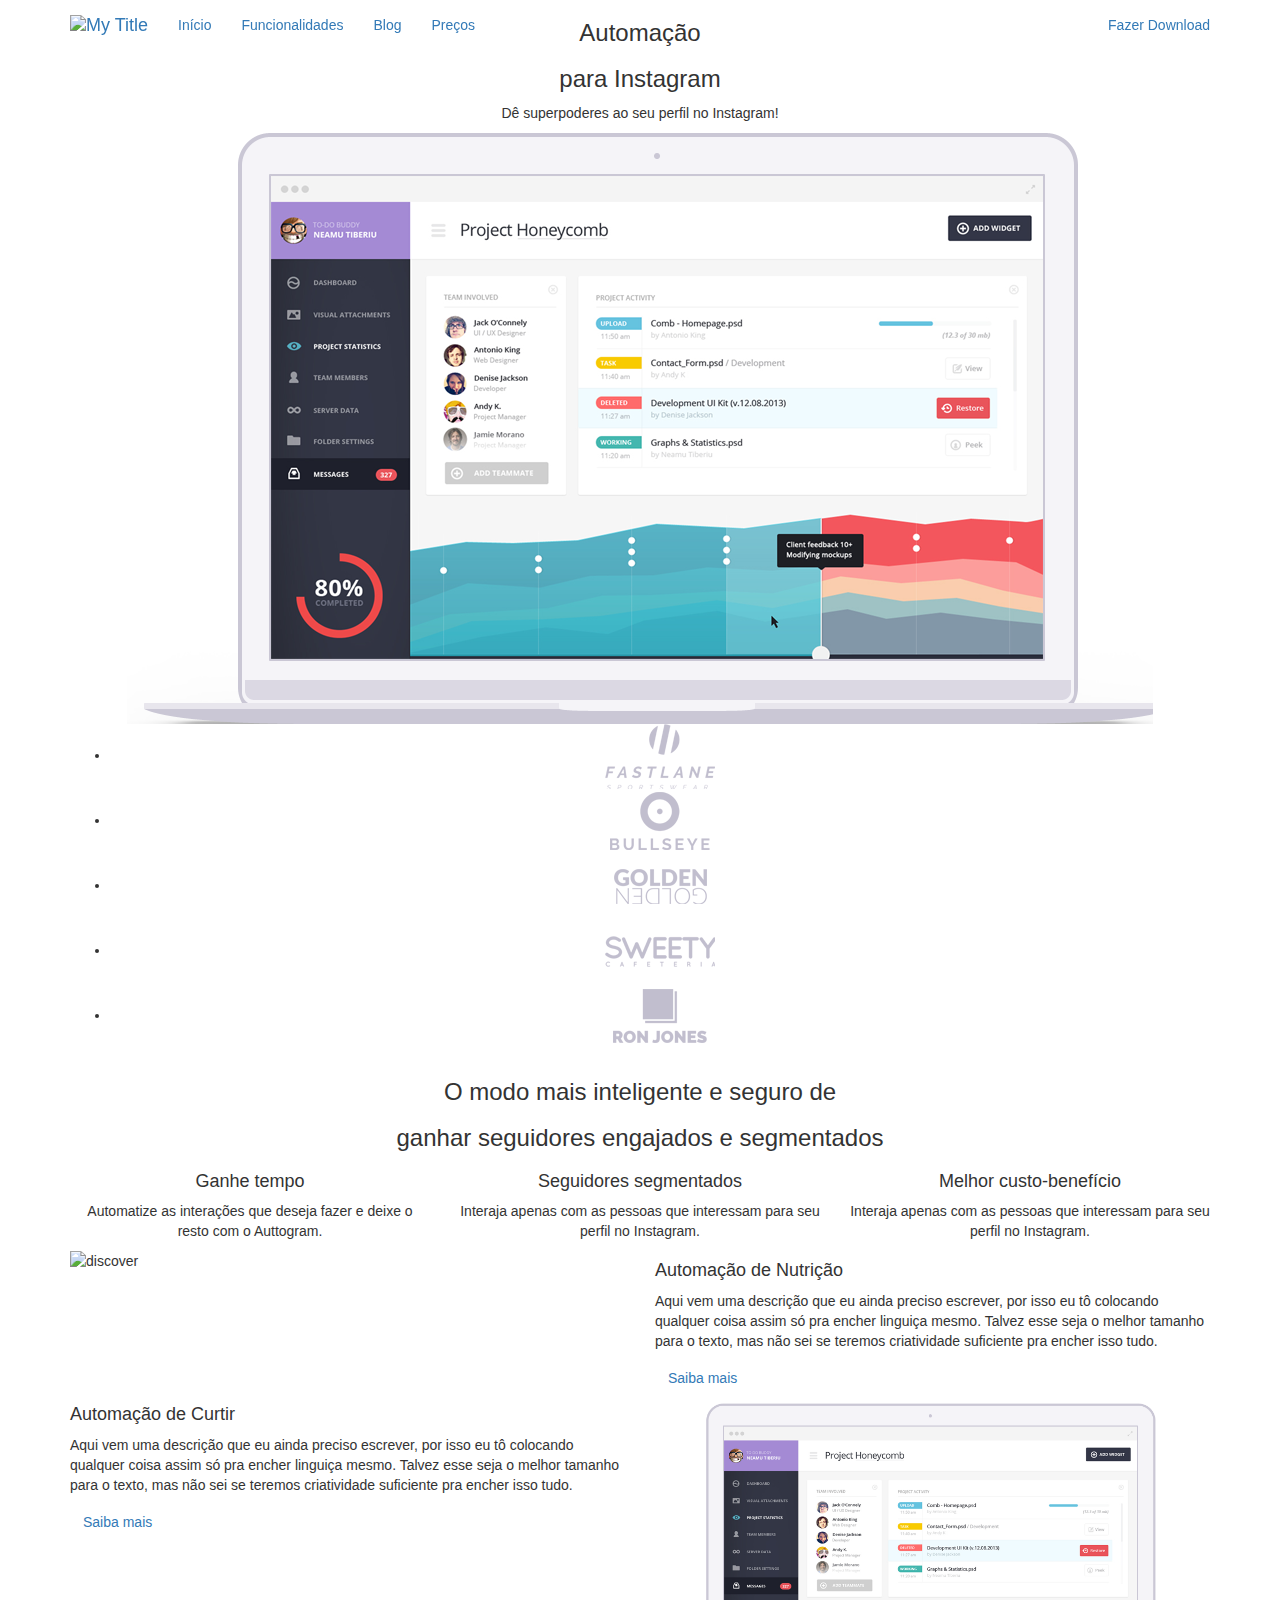
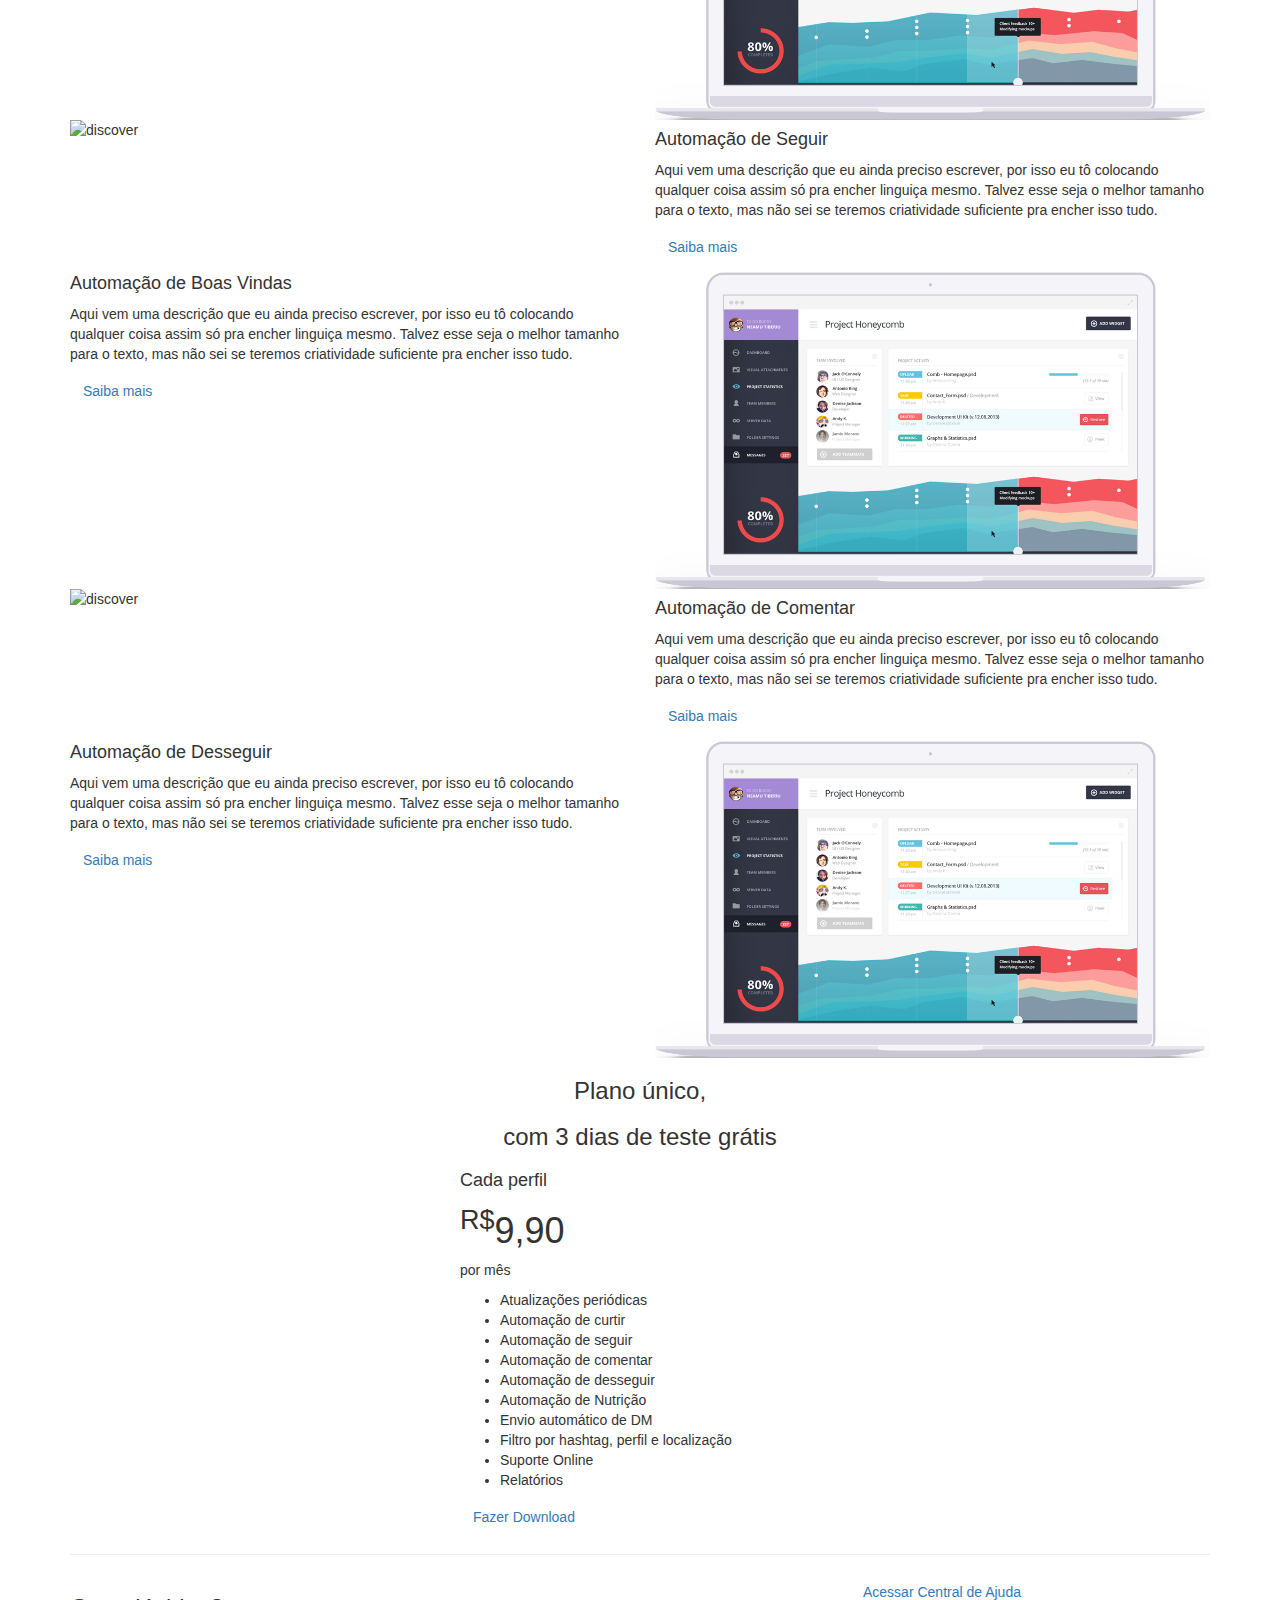
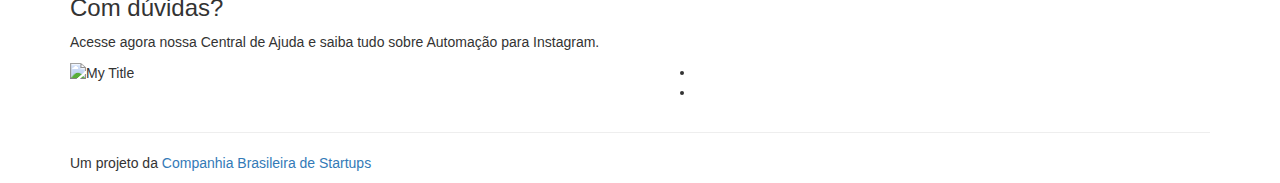
==== public/en/index.html @ bc4bcc74 "Config do Netlify" ====
<!DOCTYPE html>
<html lang="pt">

  <head>
	<meta name="generator" content="Hugo 0.41" />

      <title>My Title | Automação para Instagram</title>

      <meta charset="utf-8">
      <meta name="viewport" content="width=device-width, initial-scale=1">

      <link rel="stylesheet" href="https://stackpath.bootstrapcdn.com/bootstrap/3.3.7/css/bootstrap.min.css">
      <link href="/css/style.css" rel="stylesheet">
      <link href="/css/responsive.css" rel="stylesheet">
      <link href="https://fonts.googleapis.com/css?family=Poppins:400,500,600,700,800" rel="stylesheet">

      <link rel="stylesheet" href="https://use.fontawesome.com/releases/v5.0.13/css/all.css" integrity="sha384-DNOHZ68U8hZfKXOrtjWvjxusGo9WQnrNx2sqG0tfsghAvtVlRW3tvkXWZh58N9jp" crossorigin="anonymous">
   </head>

   <body>
      <header class="navigation  main-navigation">
         <nav class="navbar navbar-custom navbar-fixed-top">
            <div class="container text-center">
               <div class="navbar-header">
                  <button type="button" class="navbar-toggle" data-toggle="collapse" data-target="#myNavbar">
                  <span class="icon-bar"></span>
                  <span class="icon-bar"></span>
                  <span class="icon-bar"></span>
                  </button>
                  <a class="navbar-brand" href="#"><img src="/image/logo-footer.png" alt="My Title"></a>
               </div>
               <div class="collapse navbar-collapse" id="myNavbar">
                  <ul class="nav navbar-nav menu-left">
                     <li><a href="#">Início</a></li>
                     <li><a href="#">Funcionalidades</a></li>
                     <li><a href="#">Blog</a></li>
                     <li><a href="#">Preços</a></li>
                  </ul>
                  <ul class="nav navbar-nav navbar-right button-right">
                     <li><a href="#">Fazer Download</a></li>
                  </ul>
               </div>
            </div>
         </nav>
      </header>

      

      <section class="desktop">
         <div class="container">
            <div class="row">
               <div class="col-md-12 text-center">
                  <div class="heading text-center soft-heading">
                     <h3>Automação</h3>
                     <h3>para Instagram</h3>
                     <p>Dê superpoderes ao seu perfil no Instagram!</p>
                  </div>
               </div>
            </div>
         </div>
      </section>
      <div class="desktop-mobile-app">
         <div class="container">
            <div class="row">
               <div class="col-md-12 text-center">
                  <img src="image/software-desktop.png" class="img-resposive" alt="desktop">
                  <div class="desk-trust">
                     <ul>
                        <li><img src="image/fastlane.png" alt="fastlane"></li>
                        <li><img src="image/bullseye.png" alt="bullseye"></li>
                        <li><img src="image/golden.png" alt="golden"></li>
                        <li><img src="image/sweety.png" alt="sweety"></li>
                        <li><img src="image/rj.png" alt="rj"></li>
                     </ul>
                  </div>
               </div>
            </div>
         </div>
      </div>
      <section class="text-box-image">
         <div class="container">
            <div class="row">
               <div class="col-md-12">
                  <div class="heading text-center">
                     <h3>O modo mais inteligente e seguro de</h3>
                     <h3>ganhar seguidores engajados e segmentados</h3>
                  </div>
               </div>
               <div class="col-md-4 col-sm-4">
                  <div class="feature-text text-center">
                     <i class="far fa-clock"></i>
                     <h4>Ganhe tempo</h4>
                     <p>Automatize as interações que deseja fazer e deixe o resto com o Auttogram.</p>
                  </div>
               </div>
               <div class="col-md-4 col-sm-4">
                  <div class="feature-text text-center">
                     <i class="fas fa-user-check"></i>
                     <h4>Seguidores segmentados</h4>
                     <p>Interaja apenas com as pessoas que interessam para seu perfil no Instagram.</p>
                  </div>
               </div>
               <div class="col-md-4 col-sm-4">
                  <div class="feature-text text-center">
                     <i class="fas fa-dollar-sign"></i>
                     <h4>Melhor custo-benefício</h4>
                     <p>Interaja apenas com as pessoas que interessam para seu perfil no Instagram.</p>
                  </div>
               </div>
            </div>
         </div>
      </section>

      <section class="discover">
         <div class="container">
            <div class="row">
               <div class="col-md-6">
                <img src="/image/discover.png" class="img-responsive" alt="discover">
               </div>
               <div class="col-md-6">
                  <div class="right-text left-text">
                     <h4><i class="fas fa-magic"></i>Automação de Nutrição</h4>
                     <p>Aqui vem uma descrição que eu ainda preciso escrever, por isso eu tô colocando qualquer coisa assim só pra encher linguiça mesmo. Talvez esse seja o melhor tamanho para o texto, mas não sei se teremos criatividade suficiente pra encher isso tudo.</p>
                     <a href="#"  class="btn button3">Saiba mais</a>
                  </div>
               </div>
            </div>
         </div>
      </section>

      <section class="discover">
         <div class="container">
            <div class="row">
               <div class="col-md-6">
                  <div class="right-text">
                     <h4><i class="far fa-thumbs-up"></i> Automação de Curtir</h4>
                     <p>Aqui vem uma descrição que eu ainda preciso escrever, por isso eu tô colocando qualquer coisa assim só pra encher linguiça mesmo. Talvez esse seja o melhor tamanho para o texto, mas não sei se teremos criatividade suficiente pra encher isso tudo.</p>
                     <a href="#" class="btn button3">Saiba mais</a>
                  </div>
               </div>
               <div class="col-md-6">
                <img src="image/control.png" class="img-responsive" alt="image">
               </div>
            </div>
         </div>
      </section>

      <section class="discover">
         <div class="container">
            <div class="row">
               <div class="col-md-6">
                <img src="/image/discover.png" class="img-responsive" alt="discover">
               </div>
               <div class="col-md-6">
                  <div class="right-text left-text">
                     <h4><i class="fas fa-user-plus"></i> Automação de Seguir</h4>
                     <p>Aqui vem uma descrição que eu ainda preciso escrever, por isso eu tô colocando qualquer coisa assim só pra encher linguiça mesmo. Talvez esse seja o melhor tamanho para o texto, mas não sei se teremos criatividade suficiente pra encher isso tudo.</p>
                     <a href="#"  class="btn button3">Saiba mais</a>
                  </div>
               </div>
            </div>
         </div>
      </section>

      <section class="discover">
         <div class="container">
            <div class="row">
               <div class="col-md-6">
                  <div class="right-text">
                     <h4><i class="far fa-handshake"></i> Automação de Boas Vindas</h4>
                     <p>Aqui vem uma descrição que eu ainda preciso escrever, por isso eu tô colocando qualquer coisa assim só pra encher linguiça mesmo. Talvez esse seja o melhor tamanho para o texto, mas não sei se teremos criatividade suficiente pra encher isso tudo.</p>
                     <a href="#" class="btn button3">Saiba mais</a>
                  </div>
               </div>
               <div class="col-md-6">
                <img src="image/control.png" class="img-responsive" alt="image">
               </div>
            </div>
         </div>
      </section>

      <section class="discover">
         <div class="container">
            <div class="row">
               <div class="col-md-6">
                <img src="/image/discover.png" class="img-responsive" alt="discover">
               </div>
               <div class="col-md-6">
                  <div class="right-text left-text">
                     <h4><i class="far fa-comments"></i> Automação de Comentar</h4>
                     <p>Aqui vem uma descrição que eu ainda preciso escrever, por isso eu tô colocando qualquer coisa assim só pra encher linguiça mesmo. Talvez esse seja o melhor tamanho para o texto, mas não sei se teremos criatividade suficiente pra encher isso tudo.</p>
                     <a href="#"  class="btn button3">Saiba mais</a>
                  </div>
               </div>
            </div>
         </div>
      </section>

      <section class="discover">
         <div class="container">
            <div class="row">
               <div class="col-md-6">
                  <div class="right-text">
                     <h4><i class="fas fa-user-minus"></i> Automação de Desseguir</h4>
                     <p>Aqui vem uma descrição que eu ainda preciso escrever, por isso eu tô colocando qualquer coisa assim só pra encher linguiça mesmo. Talvez esse seja o melhor tamanho para o texto, mas não sei se teremos criatividade suficiente pra encher isso tudo.</p>
                     <a href="#" class="btn button3">Saiba mais</a>
                  </div>
               </div>
               <div class="col-md-6">
                <img src="image/control.png" class="img-responsive" alt="image">
               </div>
            </div>
         </div>
      </section>

      <section class="pricing">
         <div class="container">
            <div class="row">
               <div class="col-md-12">
                  <div class="heading text-center">
                     <h3>Plano único,</h3>
                     <h3>com 3 dias de teste grátis</h3>
                  </div>
               </div>
               <div class="col-md-4"></div>
               <div class="col-md-4">
                  <div class="pricing-table">
                     <div class="pricing-option">
                        <h4>Cada perfil</h4>
                        <h1><sup>R$</sup>9,90</h1>
                        <p>por mês</p>

                           <div class="hr"></div>

                        <ul>
                           <li>Atualizações periódicas</li>
                           <li>Automação de curtir</li>
                           <li>Automação de seguir</li>
                           <li>Automação de comentar</li>
                           <li>Automação de desseguir</li>
                           <li>Automação de Nutrição</li>
                           <li>Envio automático de DM</li>
                           <li>Filtro por hashtag, perfil e localização</li>
                           <li>Suporte Online</li>
                           <li>Relatórios</li>

                        </ul>
                        <div class="price">
                           <a href="#" class="btn button">Fazer Download</a>
                        </div>
                     </div>
                  </div>
               </div>
               <div class="col-md-4"></div>
               <div class="clear-fix"></div>
               <div class="col-md-12">
                  <hr class="hreing">
               </div>
               <div class="clear-fix"></div>
               <div class="col-md-8">
                  <div class="left-text-desktop">
                     <h3>Com dúvidas?</h3>
                     <p>Acesse agora nossa Central de Ajuda e saiba tudo sobre Automação para Instagram.</p>
                  </div>
               </div>
               <div class="col-md-4">
                  <div class="getbutton">
                     <a href="#" class="btn button">Acessar Central de Ajuda</a>
                  </div>
               </div>
            </div>
         </div>
      </section>



      <footer class="footer-bottom">
         <div class="container">
            <div class="row">
               <div class="col-md-6 col-sm-6">
                  <div  class="footer-logo-text">
                     <img src="/image/logo_footer.png" alt="My Title">
                  </div>
               </div>
               <div class="col-md-6 col-sm-6">
                  <div class="main-3-section text-right">
                     <ul>
                        <li class="facebook-icon"><a href="https://fb.com/auttogram"><i class="fab fa-facebook" aria-hidden="true"></i></a></li>
                        <li class="instagram-icon"><a href="https://instagram.com/auttogram"><i class="fab fa-instagram" aria-hidden="true"></i></a></li>
                     </ul>
                  </div>
               </div>
               <div class="clear-fix"></div>
               <div class="col-md-12 col-sm-12">
                  <hr class="hraing1">
                  <div class="footer-bottom1">
                     <p>Um projeto da <a href="http://cbstartups.com.br"> Companhia Brasileira de Startups</a></p>
                  </div>
               </div>
            </div>
         </div>
      </footer>

      
      <script src="https://code.jquery.com/jquery-2.2.4.min.js"></script>
       
      <script src="https://stackpath.bootstrapcdn.com/bootstrap/3.3.7/js/bootstrap.min.js"></script>
       
      <script src="/js/slick.js"></script>
       
      <script src="/js/custom.js"></script>

   </body>

</html>
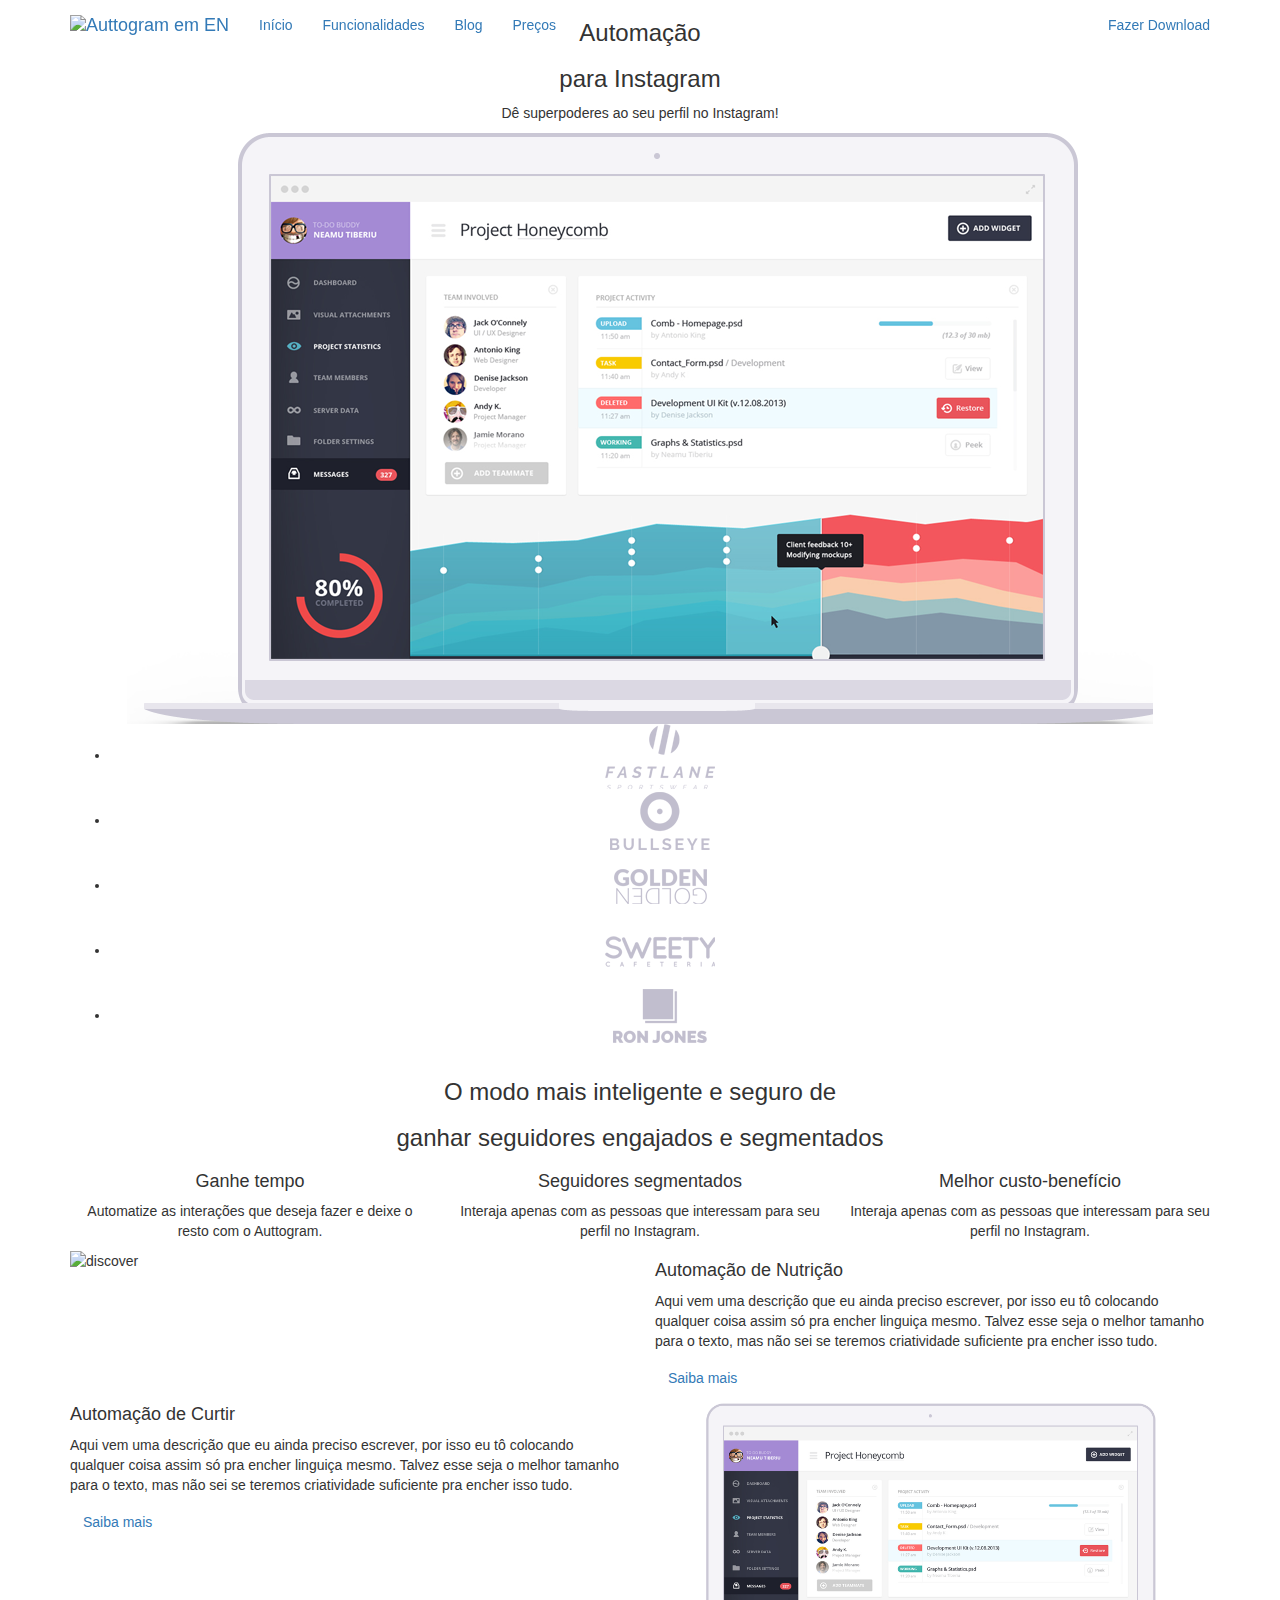
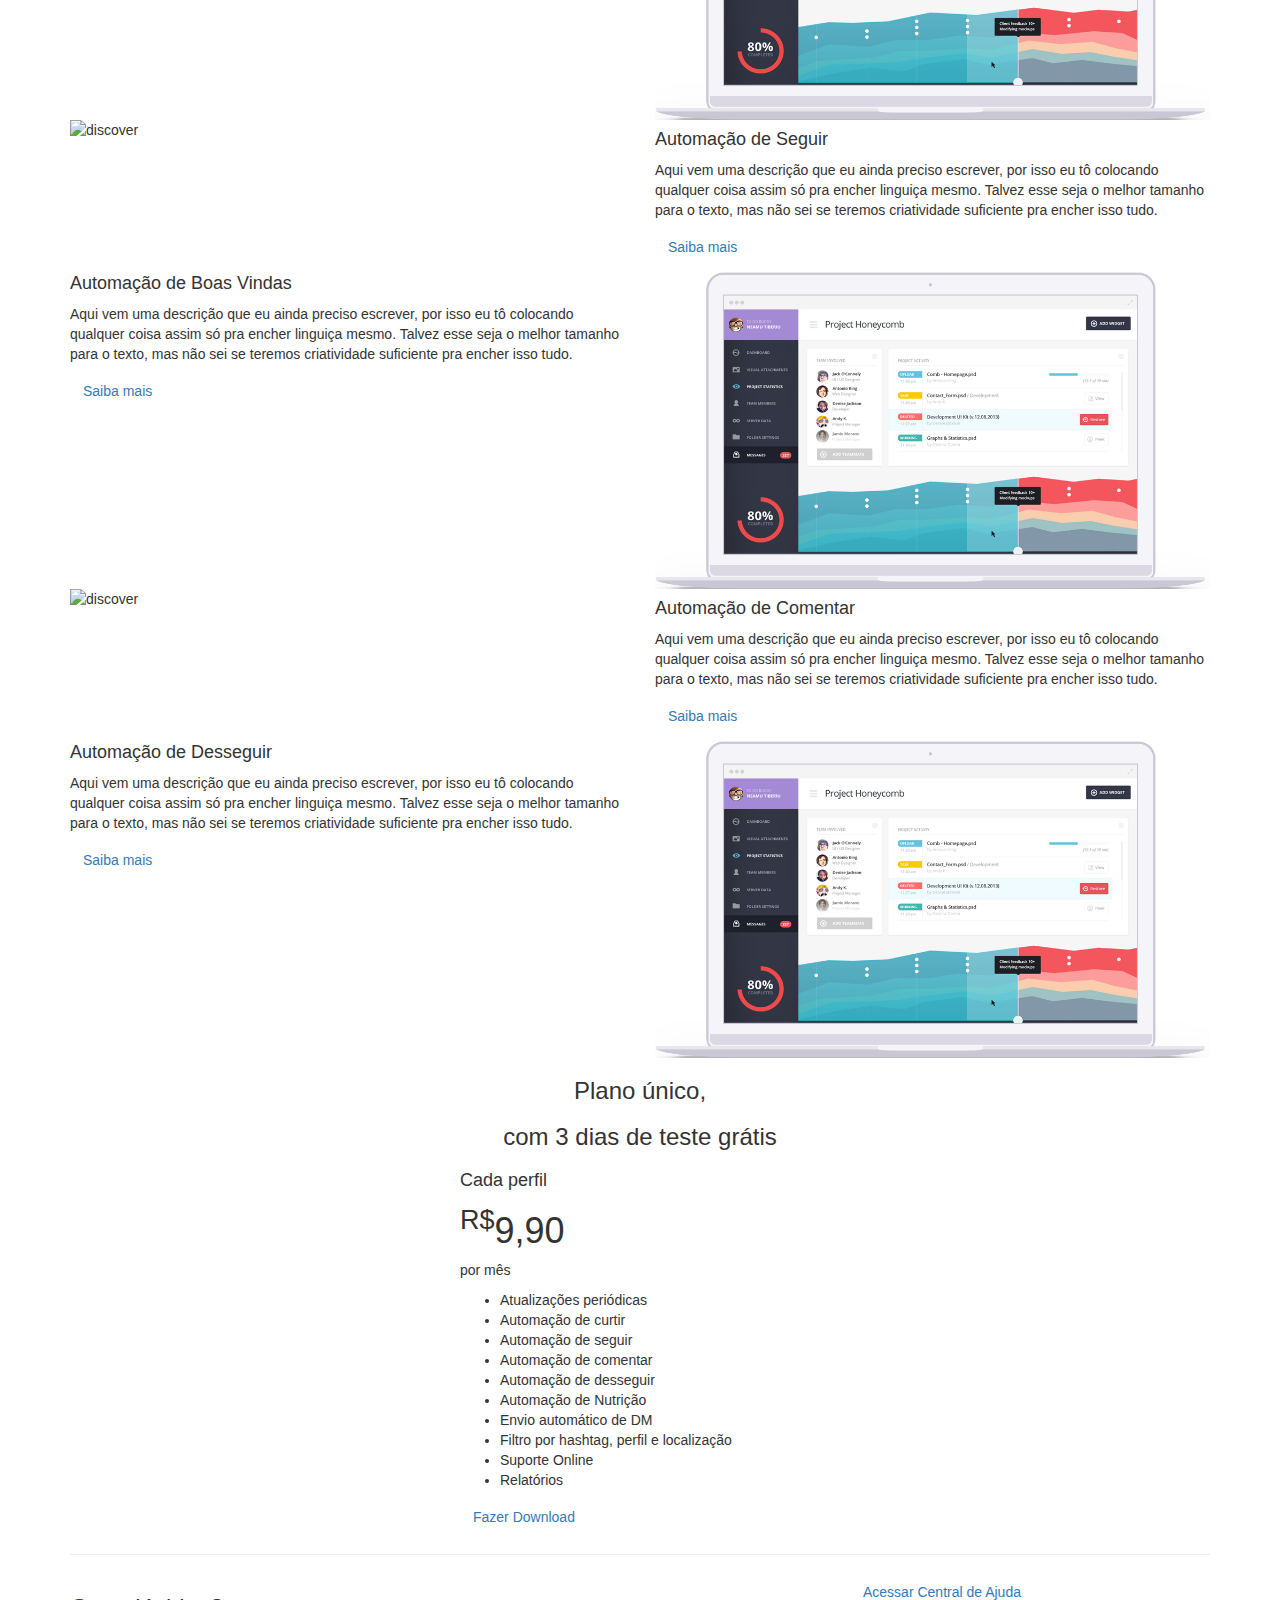
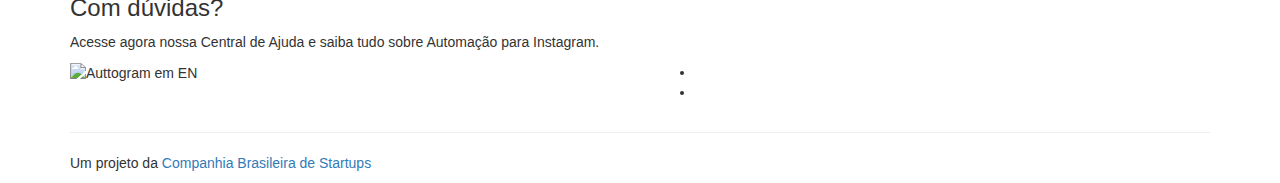
==== commit 06e593e4: "Ainda apanhando" ====
--- a/public/en/index.html
+++ b/public/en/index.html
@@ -4,7 +4,7 @@
   <head>
 	<meta name="generator" content="Hugo 0.41" />
 
-      <title>My Title | Automação para Instagram</title>
+      <title>Auttogram em EN | Automação para Instagram</title>
 
       <meta charset="utf-8">
       <meta name="viewport" content="width=device-width, initial-scale=1">
@@ -27,7 +27,7 @@
                   <span class="icon-bar"></span>
                   <span class="icon-bar"></span>
                   </button>
-                  <a class="navbar-brand" href="#"><img src="/image/logo-footer.png" alt="My Title"></a>
+                  <a class="navbar-brand" href="#"><img src="/image/logo-footer.png" alt="Auttogram em EN"></a>
                </div>
                <div class="collapse navbar-collapse" id="myNavbar">
                   <ul class="nav navbar-nav menu-left">
@@ -279,7 +279,7 @@
             <div class="row">
                <div class="col-md-6 col-sm-6">
                   <div  class="footer-logo-text">
-                     <img src="/image/logo_footer.png" alt="My Title">
+                     <img src="/image/logo_footer.png" alt="Auttogram em EN">
                   </div>
                </div>
                <div class="col-md-6 col-sm-6">
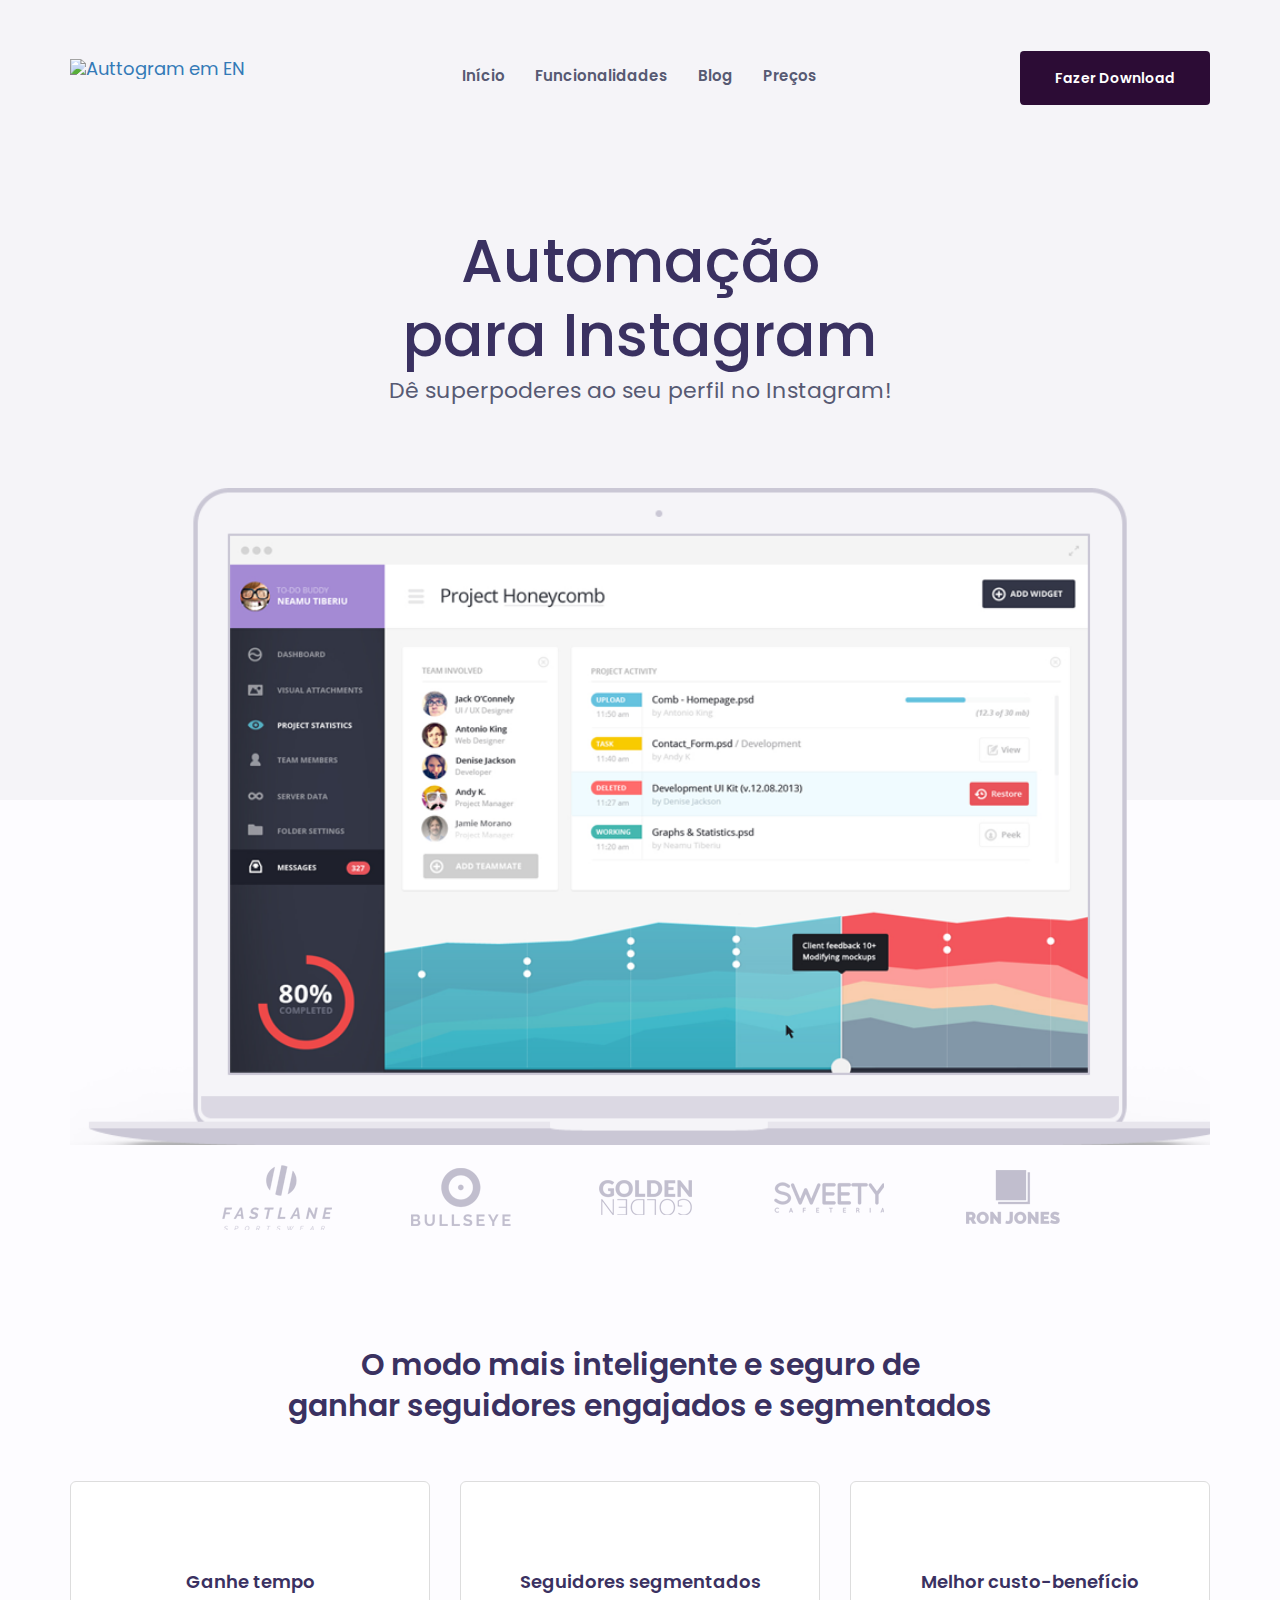
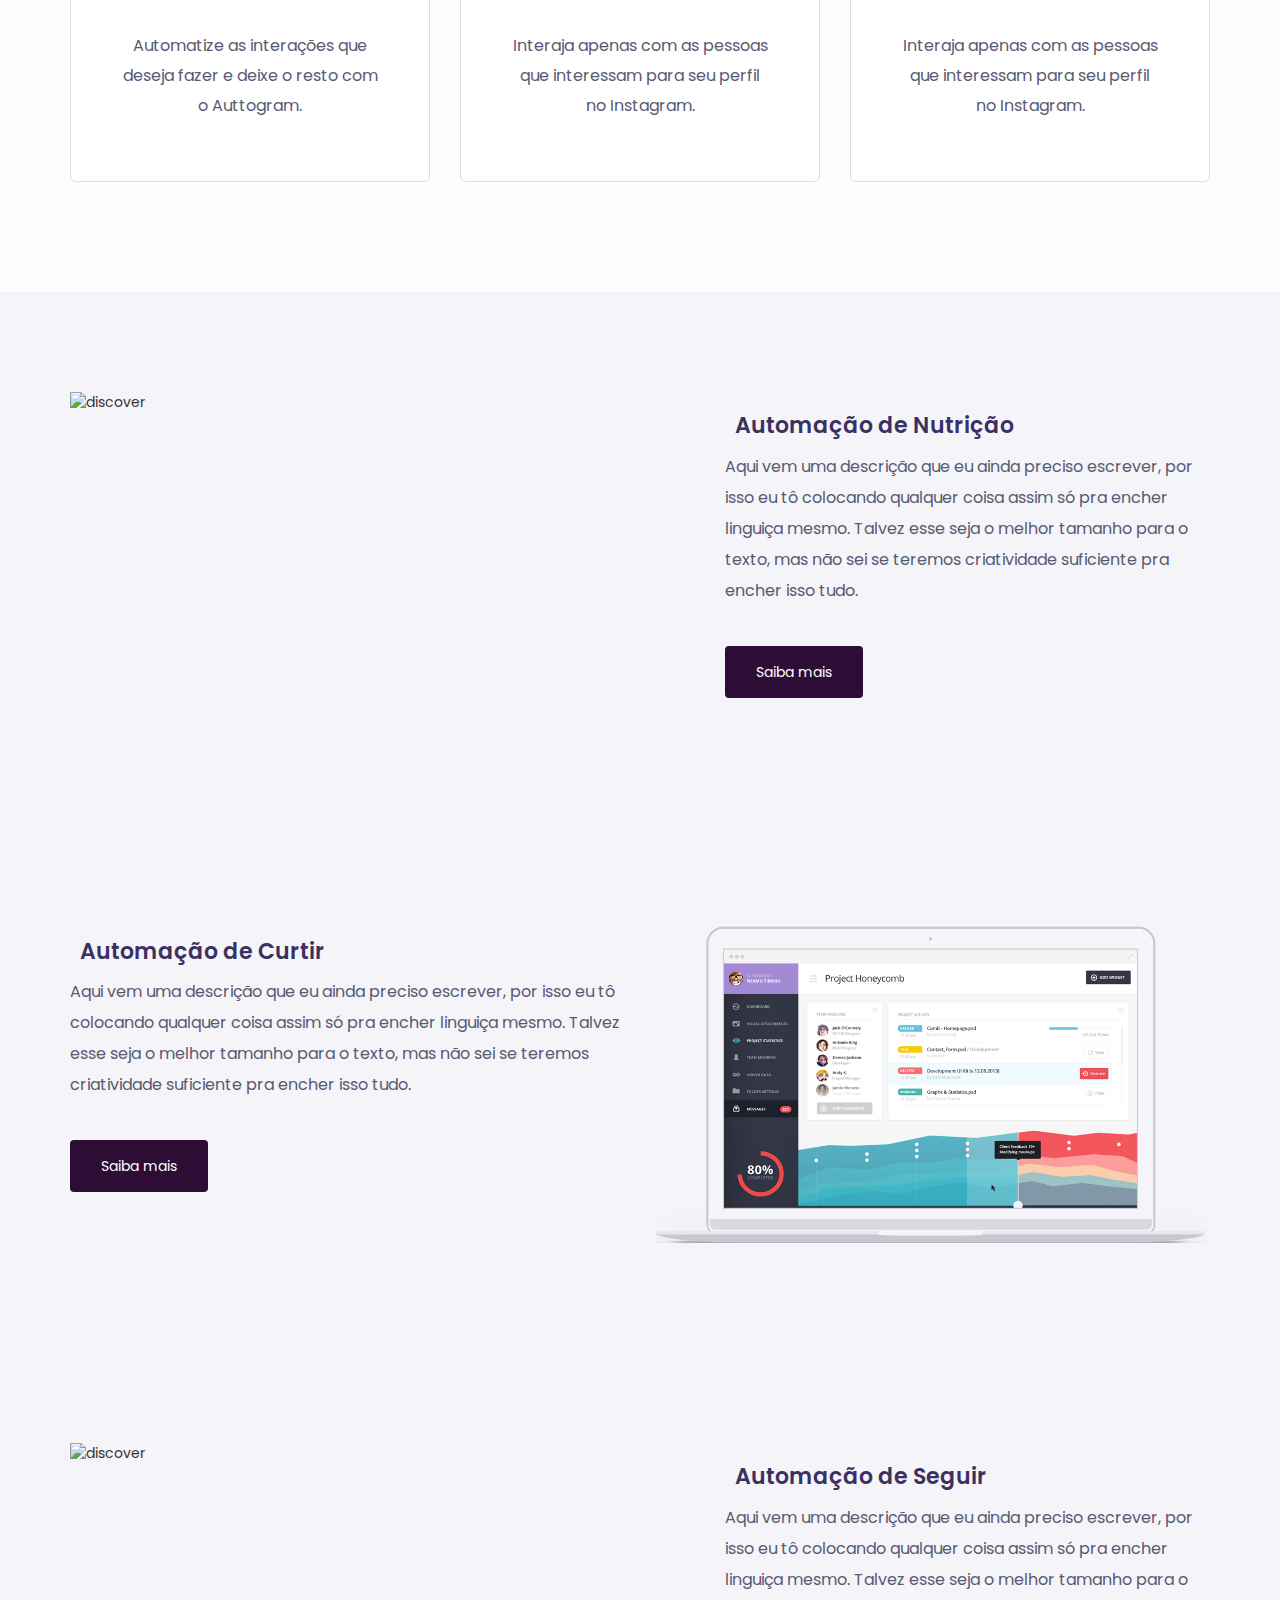
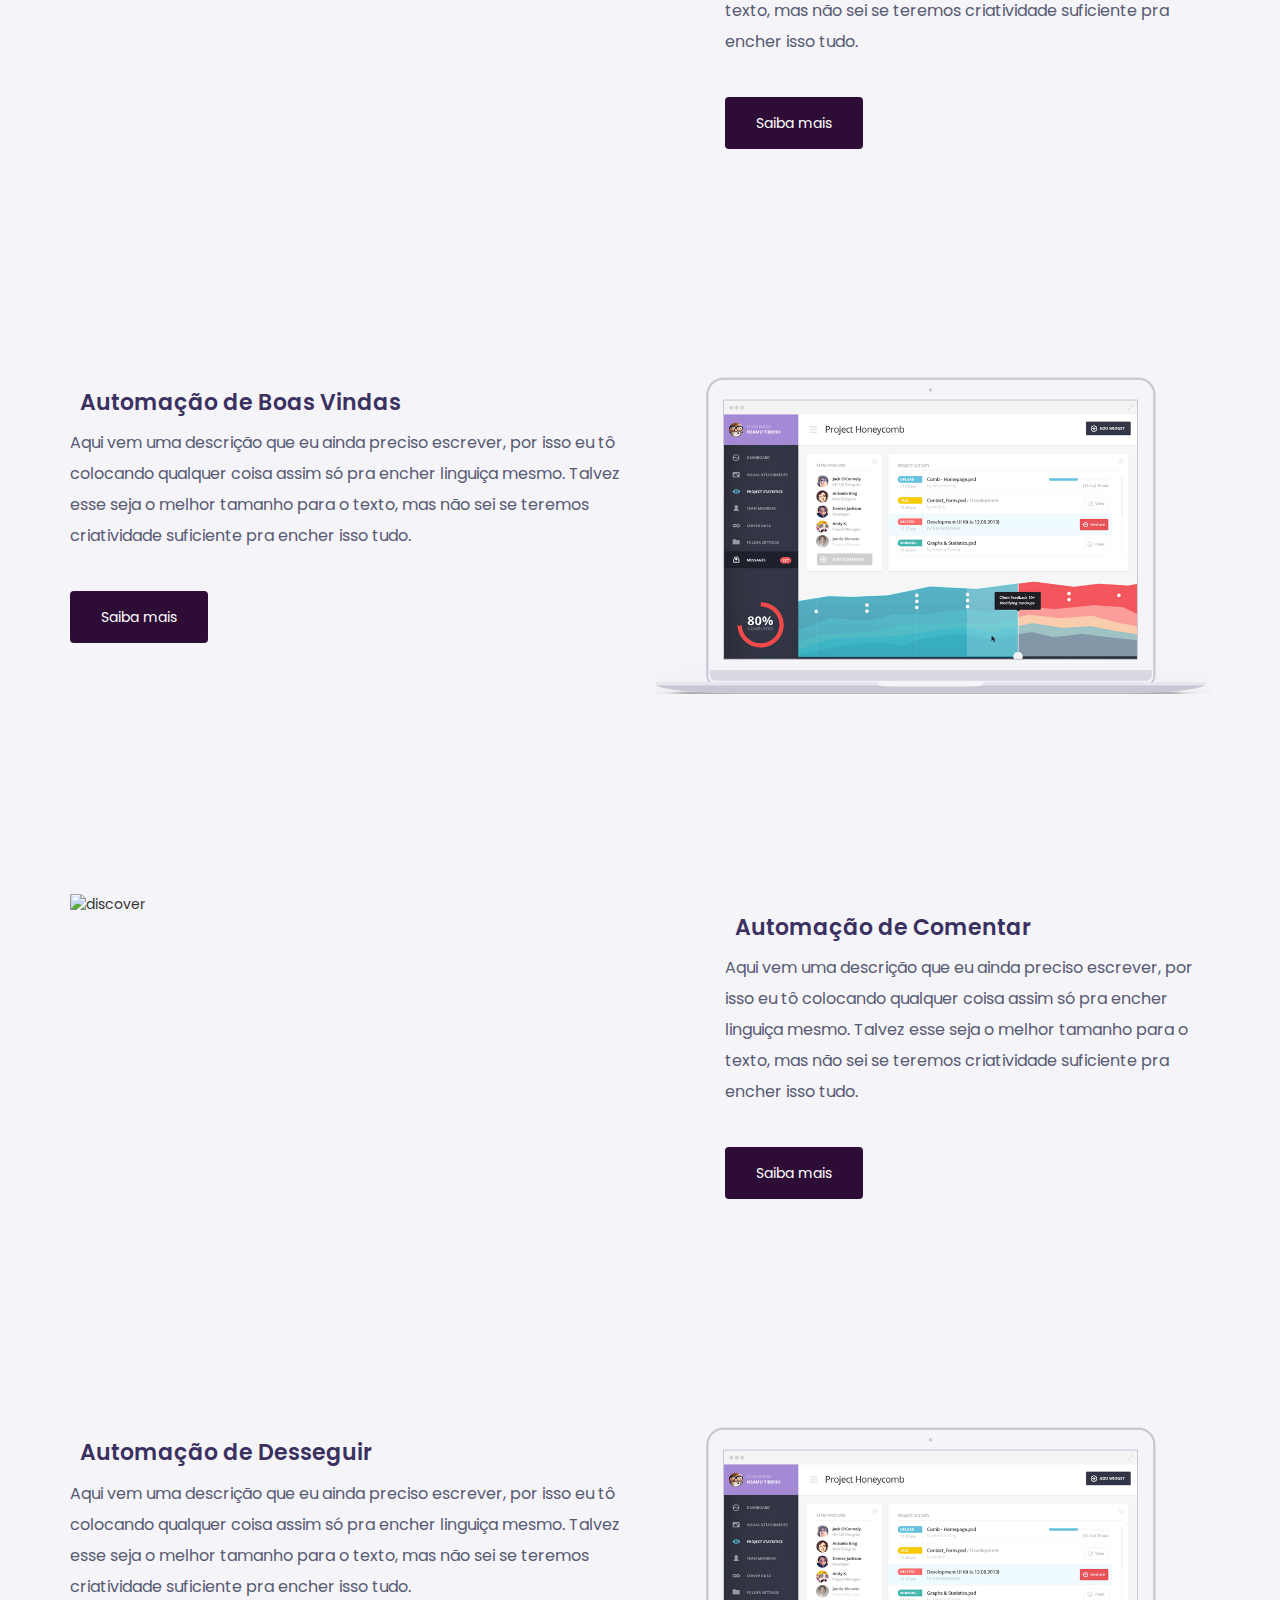
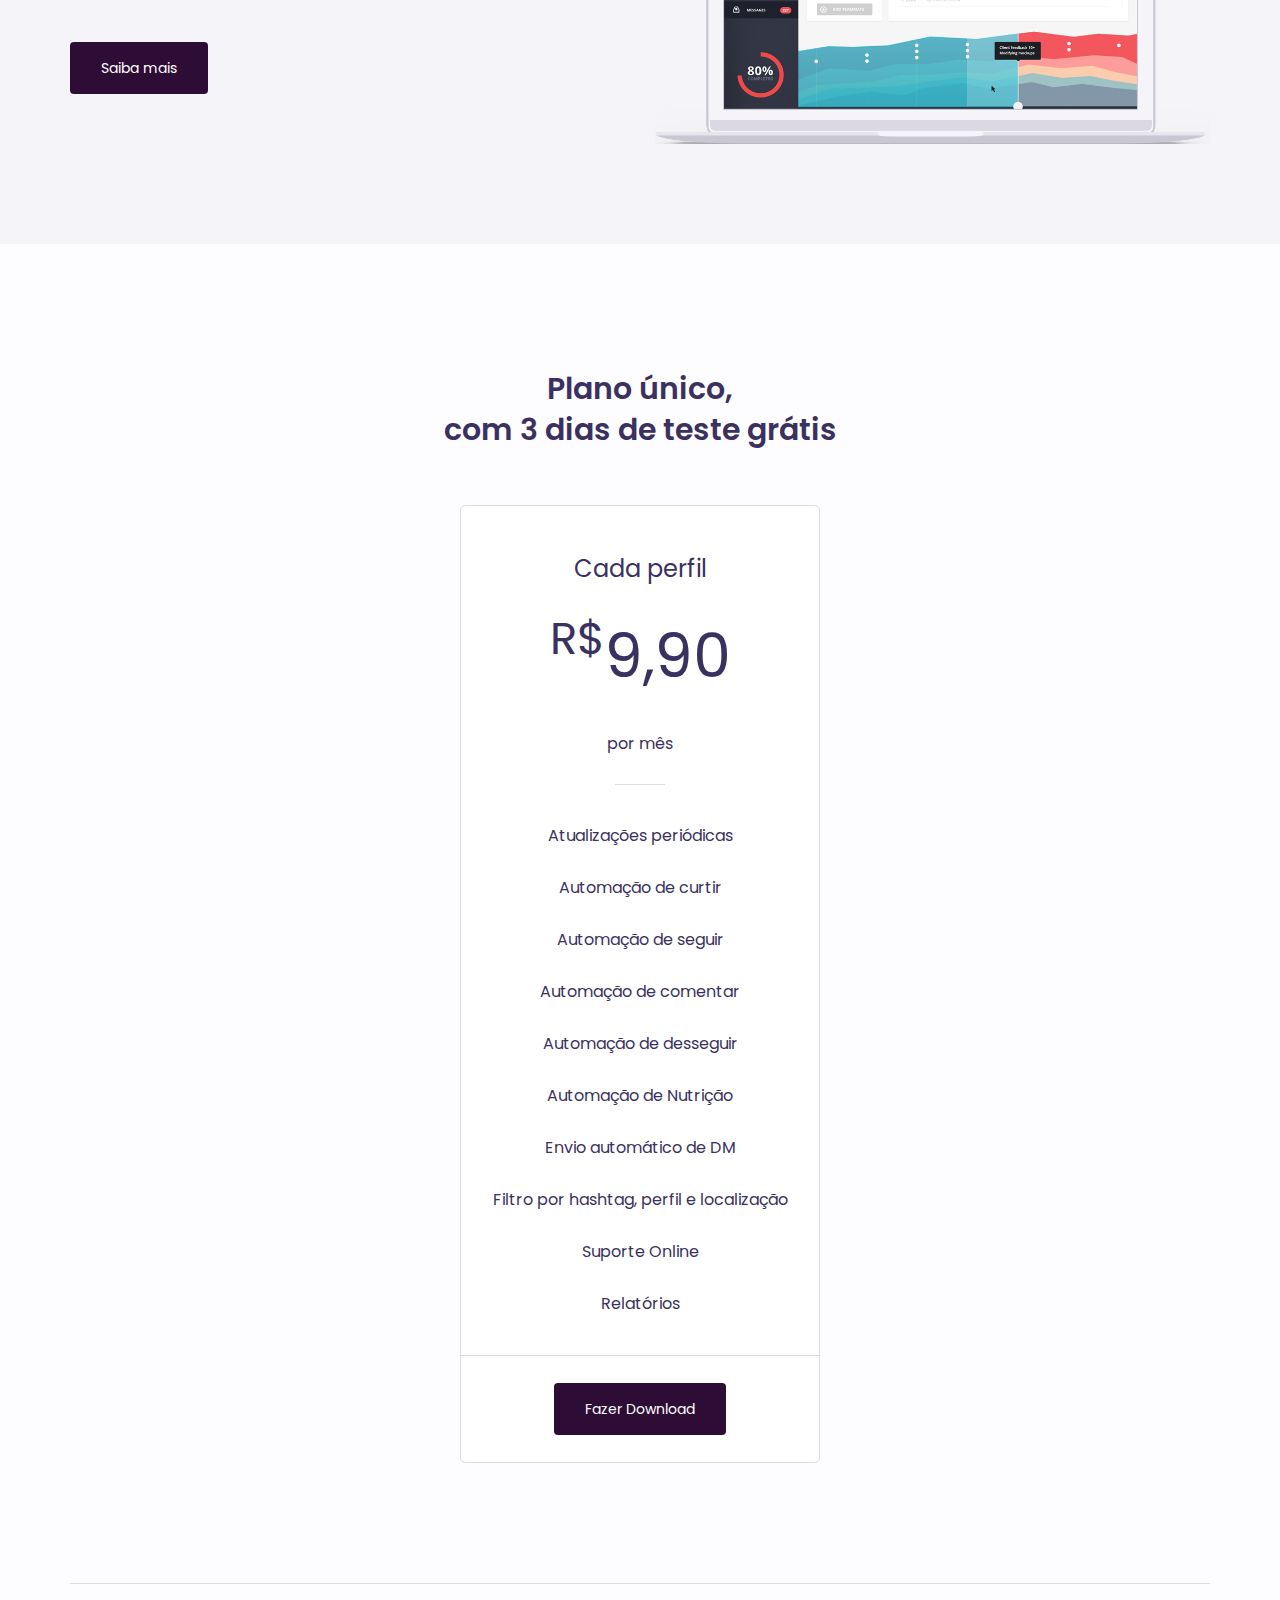
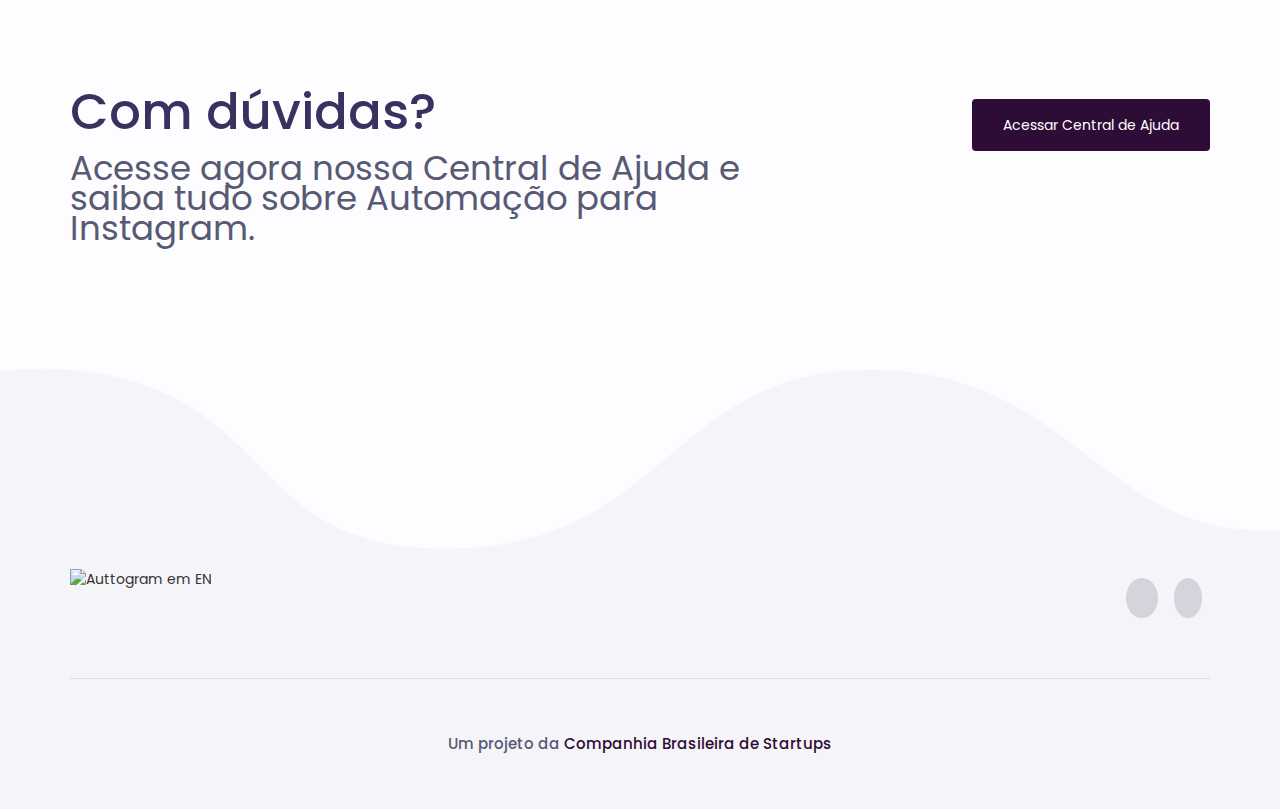
==== commit 004a2f37: "Ainda apanhando" ====
--- a/public/en/index.html
+++ b/public/en/index.html
@@ -10,8 +10,8 @@
       <meta name="viewport" content="width=device-width, initial-scale=1">
 
       <link rel="stylesheet" href="https://stackpath.bootstrapcdn.com/bootstrap/3.3.7/css/bootstrap.min.css">
-      <link href="/css/style.css" rel="stylesheet">
-      <link href="/css/responsive.css" rel="stylesheet">
+      <link href="css/style.css" rel="stylesheet">
+      <link href="css/responsive.css" rel="stylesheet">
       <link href="https://fonts.googleapis.com/css?family=Poppins:400,500,600,700,800" rel="stylesheet">
 
       <link rel="stylesheet" href="https://use.fontawesome.com/releases/v5.0.13/css/all.css" integrity="sha384-DNOHZ68U8hZfKXOrtjWvjxusGo9WQnrNx2sqG0tfsghAvtVlRW3tvkXWZh58N9jp" crossorigin="anonymous">
--- a/public/en/css/style.css
+++ b/public/en/css/style.css
@@ -0,0 +1,2135 @@
+/*------------------------------------------------------------------
+    Template Name:	Sooper
+    Template URI:
+    Description :: Music TEMPLATE
+    Author:
+    Author URI:
+    License: GPL V2 or Later
+    License URI: http://www.gnu.org/licenses/gpl-2.0.html
+    Version: 1.0
+*/
+
+/*========================================================================
+    Index
+    ------------------------------------------------------------------------
+    # -  1.0 - Index Page
+    # -  2.0 - About
+    # -  3.0 - Contact
+    # -  4.0 - Price
+    # -  5.0 - Desktop
+    # -  6.0 - Feature
+    # -  7.0 - Web Apps
+    # -  8.0 - Dark Version
+*/
+
+/* -----------------------------------
+** Index Page
+-------------------------------------*/
+
+html {
+	overflow-x: hidden
+}
+body {
+	font-family: 'Poppins', sans-serif;
+	background-color: #fdfcff;
+	overflow-x: hidden
+}
+h2,
+h4 {
+	color: #3a3161;
+	font-weight: 600;
+}
+.navbar.scroll-nav {
+	min-height: 35px;
+	padding-bottom: 0px!important;
+	padding-top: 0px!important;
+	transition: all 0.3s ease;
+	background: #20082a!important;
+	color: white;
+}
+iframe {
+	height: 600px;
+	width: 100%
+}
+.btn:focus {
+	outline: none
+}
+.mobile-app-banner-image img {
+	width: 60%;
+}
+.mobile-app-banner {
+	padding-top: 210px;
+	background-image: url(../image/banner.png);
+	background-size: 100%;
+	padding-bottom: 230px;
+	background-repeat: no-repeat;
+}
+.mobile-app-banner-content {
+	color: #fff;
+}
+.mobile-app-banner-image img {
+	margin-right: 0px
+}
+.mobile-app-banner-image {
+	text-align: right;
+}
+.navigation .navbar-nav > li > .dropdown-menu {
+	box-shadow: none;
+	border-top-left-radius: 4px;
+	border-top-right-radius: 4px;
+	padding: 20px 0px
+}
+.navigation .navbar-nav > li > .dropdown-menu >li > a {
+	line-height: 38px
+}
+.navigation .nav > li > a:hover,
+.nav > li > a:focus {
+	background: transparent;
+}
+.navigation .navbar-nav {
+	margin-top: 16px;
+}
+.nav .open > a,
+.nav .open > a:hover,
+.nav .open > a:focus {
+	background: transparent
+}
+.navigation .button-right {
+	border-radius: 4px;
+}
+.navigation .button-right li a:hover {
+	background-color: #a99dba;
+	border-radius: 4px;
+	color: #552761;
+	font-weight: 600;
+	transition: 0.4s;
+}
+.navigation .button-right li a:focus {
+	background-color: #552761;
+	border-radius: 4px;
+	color: #fff;
+	font-weight: 600;
+	transition: 0.4s;
+}
+.navigation .navbar {
+	padding: 35px 0px;
+}
+.navigation .navbar-brand {
+	height: auto;
+	padding: 24px 15px
+}
+.navigation .button-right li a {
+	padding: 17px 35px;
+	color: #fff;
+	background-color: #2c0c35;
+	border-radius: 4px;
+	font-weight: 600;
+	font-size: 14px;
+}
+.navigation .menu-left li a {
+	color: #8671a7;
+	font-weight: 600;
+	font-size: 15px;
+}
+.navigation .menu-left {
+	display: inline-block!important;
+}
+.navigation .menu-left li a:hover {
+	color: #fff;
+	transition: 0.4s;
+	background: transparent;
+}
+.navigation .menu-left li a:focus {
+	color: #fff;
+	transition: 0.4s;
+	background: transparent;
+}
+.navigation .menu-left.active:active {
+	transition: 0.4s;
+	background: transition;
+}
+.navigation .dropdown-menu li a:hover {
+	background-color: transparent;
+	color: #2c0c35
+}
+.mobile-app-banner-content h1 {
+	font-size: 56px;
+	color: #fff;
+	font-weight: 600;
+}
+.mobile-app-banner-content p {
+	font-size: 22px;
+	color: #9789ac;
+	line-height: 40px;
+	margin: 30px 0px;
+}
+.btn-pink {
+	background-color: #2c0c35;
+	color: #fff;
+	font-weight: 600!important;
+	margin-right: 10px;
+	font-size: 14px;
+}
+.btn-blue {
+	background-color: #2c0c35;
+	color: #fff;
+	font-weight: 600!important;
+	font-size: 14px;
+}
+.buttons {
+	margin-top: 50px;
+}
+.navigation .navbar-nav {
+	float: none;
+	margin-right: 0px
+}
+p {
+	color: #575a73;
+	font-size: 16px;
+	line-height: 30px;
+}
+a:hover {
+	text-decoration: none
+}
+.heading {
+	margin-bottom: 59px
+}
+.headbetter {
+	padding-left: 105px;
+	padding-top: 60px
+}
+.headbetter p {
+	margin: 20px 0px
+}
+.heading h3 {
+	margin: 8px 0px;
+	font-size: 30px;
+	color: #3a3161;
+	font-weight: 600
+}
+.overlay {
+	position: absolute;
+	top: 0%;
+	bottom: 0;
+	left: 0;
+	right: 0;
+	width: 100%;
+}
+.overlay img {
+	width: auto!important;
+	margin: 209px 0px;
+}
+.overlay-image {
+	position: relative;
+	text-align: center;
+	box-shadow: 0 5px 15px rgba(0, 0, 0, 0.10);
+}
+.overlay-image img {
+	width: 100%;
+	padding: 10px;
+	cursor: pointer
+}
+.overlay-image:hover .overlay {
+	opacity: 1;
+}
+.overlay-image .overlay {
+    background: rgba(58, 49, 97, .75);
+    border-radius: 4px;
+    top:10px;
+    left:10px;
+    width: calc(100% - 20px);
+    height: calc(100% - 20px);
+}
+.icon {
+	color: #ffff;
+	font-size: 33px;
+	background-color: #2c0c35;
+	border-radius: 60px;
+	padding: 28px 40px 28px 40px;
+}
+.icon:hover {
+	color: #fff;
+}
+.buttons {
+	margin: 40px 0px 0px
+}
+.buttons .btn {
+	padding: 18px 40px;
+	margin-bottom: 20px;
+	margin-right: 13px;
+}
+.buttons .btn-pink:hover,
+.buttons .btn-blue:hover {
+	color: #fff!important
+}
+.buttons .btn:hover {
+	background: #d3d4dc;
+	padding: 18px 40px;
+	color: #46356b;
+	transition: background-color 0.5s ease;
+}
+.testimonial {
+	padding: 100px 0px
+}
+.work {
+	padding-bottom: 120px;
+	padding-top: 100px;
+}
+.video {
+	padding-top: 75px;
+	padding-bottom: 5px;
+}
+.question,
+.trust {
+	background: #f5f4f8;
+	padding: 100px 0px
+}
+.question .quest-text {
+	border-radius: 4px;
+	background: #fff;
+	padding: 30px 30px;
+	border: 1px solid #ddd;
+	transition: all 0.3s ease-in-out;
+}
+.quest-text h4 {
+	margin-bottom: 34px;
+	margin-top: 12px;
+}
+.question .quest-text:hover {
+	box-shadow: 0 5px 15px rgba(0, 0, 0, 0.1);
+	border-top: 5px solid #d3d4dc;
+	padding-top: 25px
+}
+.feature {
+	margin-top: -250px
+}
+.feature-text {
+	padding: 50px;
+	border: 1px solid #ddd;
+	background: #fff;
+	border-radius: 6px;
+	margin-bottom: 30px;
+	transition: all 0.3s ease-in-out;
+}
+.feature-text h4 {
+	margin: 40px 0px
+}
+
+.feature-text i {
+	font-size: 50px;
+	color: #575a72;
+}
+
+.feature-text i:hover {
+	font-size: 50px;
+	color: #2c0c35;
+}
+
+.feature-text:hover {
+	border-top: 6px solid #2c0c35;
+	padding-top: 45px;
+	box-shadow: 0 5px 15px rgba(0, 0, 0, 0.1);
+}
+.quest-text1 {
+	padding: 50px;
+	margin: 0px 15px;
+	border: 1px solid #ddd;
+	background: #fff;
+	border-radius: 6px;
+	margin-bottom: 50px;
+	transition: all 0.3s ease-in-out;
+}
+.quest-text1:hover {
+	border-top: 6px solid #2c0c35;
+	padding-top: 45px;
+	box-shadow: 0 5px 15px rgba(0, 0, 0, 0.1);
+}
+.clear-fix {
+	clear: both
+}
+.footer {
+	padding: 100px 0px
+}
+.social {
+	border: 1px solid #ddd;
+	background: #fff;
+	transition: all 0.3s ease-in-out;
+	border-radius: 6px;
+	padding: 40px
+}
+.youtube:hover {
+	border-top: 6px solid #e22a2a;
+	padding-top: 35px;
+	box-shadow: 0 5px 15px rgba(0, 0, 0, 0.1);
+	border-radius: 6px
+}
+.facebook:hover {
+	border-top: 6px solid #3768c2;
+	padding-top: 35px;
+	box-shadow: 0 5px 15px rgba(0, 0, 0, 0.1);
+	border-radius: 6px
+}
+.twitter:hover {
+	border-top: 6px solid #33afef;
+	padding-top: 35px;
+	box-shadow: 0 5px 15px rgba(0, 0, 0, 0.1);
+	border-radius: 6px
+}
+.facebook .fb a {
+	background: #3768c2;
+	color: #fff;
+	font-size: 14px;
+	padding: 12px 16px 12px 0px;
+	border-radius: 4px
+}
+.youtube .ytb a {
+	background: #e22a2a;
+	color: #fff;
+	font-size: 14px;
+	padding: 12px 16px 12px 0px;
+	border-radius: 4px
+}
+.twitter .twitt a {
+	background: #33afef;
+	color: #fff;
+	font-size: 14px;
+	padding: 12px 16px 12px 0px;
+	border-radius: 4px
+}
+.twitter .twitt a span,
+.youtube .ytb a span,
+.facebook .fb a span {
+	padding: 12px 16px;
+	margin-right: 10px;
+	border-right: 1px solid rgba(255, 255, 255, 0.2);
+}
+.fb,
+.ytb,
+.twitt {
+	margin: 20px 0px;
+}
+.hrline {
+	border-top: 1px solid #ddd;
+	margin-top: 110px;
+}
+.playstore h2 {
+	font-size: 50px;
+	margin-top: 40px
+}
+.playstore p {
+	color: #9699b1;
+	font-size: 34px;
+	padding-top: 4px;
+	padding-bottom: 10px;
+}
+.read {
+	background: #2c0c35;
+	color: #fff;
+	display: inline-block;
+	padding: 10px 40px 0px;
+	margin-top: 40px;
+	border: 1px solid transparent;
+	margin-bottom: 20px;
+	border-radius: 4px;
+}
+.color-p {
+	font-weight: 600;
+	color: #9699b1;
+	margin: 12px 0px 12px
+}
+.app-store .apple {
+	float: left;
+	margin-top: 12px;
+	font-size: 40px;
+	margin-right: 10px;
+}
+.mleft {
+	margin-left: 10px;
+}
+.app-store p span {
+	font-size: 14px;
+	color: #fff;
+	text-transform: capitalize;
+}
+.app-store p {
+	font-size: 24px;
+	float: right;
+	color: #fff;
+	margin-top: 0px;
+	line-height: 1;
+}
+.app-store:hover {
+	background: #3a3161;
+	color: #fff;
+	text-decoration: none;
+	transition: background-color 0.5s ease;
+}
+.purple .fa {
+	color: #fff!important;
+	margin-top: -5px;
+	padding: 6px 10px;
+	background: #ab9dec;
+	border-radius: 50%;
+}
+.pink .fa {
+	color: #fff;
+	padding: 6px 10px;
+	margin-top: -5px;
+	background: #ff91aa;
+	border-radius: 50%;
+}
+.yellow .fa {
+	color: #fff;
+	margin-top: -5px;
+	background: #ffc160;
+	padding: 6px 10px;
+	border-radius: 50%;
+}
+.work-text {
+	padding: 0px 55px
+}
+.work-text h4 {
+	font-size: 22px;
+	margin-bottom: 20px
+}
+.work-text p {
+	font-size: 16px;
+	line-height: 30px;
+	width: 90%
+}
+.work-text h4 img {
+	margin-right: 20px;
+	height: auto;
+	width: auto;
+	box-shadow: none;
+	margin-bottom: 0px
+}
+.work-text img {
+	width: 100%;
+	box-shadow: 0 5px 15px rgba(0, 0, 0, 0.1);
+	margin-bottom: 40px
+}
+.img-hover1 {
+	background: url(../image/mobile.png);
+	height: 60px;
+	background-repeat: no-repeat;
+	background-position: 50%;
+}
+.feature-text:hover .img-hover1 {
+	background: url(../image/mobile-hover.png);
+	height: 60px;
+	cursor: pointer;
+	background-repeat: no-repeat;
+	background-position: 50%;
+}
+.img-hover2 {
+	background: url(../image/hand.png);
+	height: 60px;
+	background-repeat: no-repeat;
+	background-position: 50%;
+	margin-bottom: 30px;
+}
+.feature-text:hover .img-hover2 {
+	background: url(../image/hand-hover.png);
+	height: 60px;
+	cursor: pointer;
+	background-repeat: no-repeat;
+	background-position: 50%;
+}
+.img-hover3 {
+	background: url(../image/hand.png);
+	height: 60px;
+	cursor: pointer;
+	background-repeat: no-repeat;
+	background-position: 50%;
+}
+.feature-text:hover .img-hover3 {
+	background: url(../image/hand-hover.png);
+	height: 60px;
+	cursor: pointer;
+	background-repeat: no-repeat;
+	background-position: 50%;
+}
+.img-hover4 {
+	background: url(../image/girl.png);
+	height: 60px;
+	cursor: pointer;
+	background-repeat: no-repeat;
+	background-position: 50%;
+}
+.feature-text:hover .img-hover4 {
+	background: url(../image/girl-hover2.png);
+	height: 60px;
+	cursor: pointer;
+	background-repeat: no-repeat;
+	background-position: 50%;
+	margin-bottom: 30px;
+}
+.img-hover5 {
+	background: url(../image/mobile-lock.png);
+	height: 60px;
+	cursor: pointer;
+	background-repeat: no-repeat;
+	background-position: 50%;
+}
+.feature-text:hover .img-hover5 {
+	background: url(../image/mobile-lock-hover.png);
+	height: 60px;
+	cursor: pointer;
+	background-repeat: no-repeat;
+	background-position: 50%;
+}
+.img-hover6 {
+	background: url(../image/pin-map.png);
+	height: 60px;
+	cursor: pointer;
+	background-repeat: no-repeat;
+	background-position: 50%;
+	margin-bottom: 30px;
+}
+.feature-text:hover .img-hover6 {
+	background: url(../image/pin-map-hover6.png);
+	height: 60px;
+	cursor: pointer;
+	background-repeat: no-repeat;
+	background-position: 50%;
+}
+.img-hover7 {
+	background: url(../image/person.png);
+	height: 60px;
+	cursor: pointer;
+	background-repeat: no-repeat;
+	background-position: 50%;
+	margin-bottom: 30px;
+}
+.feature-text:hover .img-hover7 {
+	background: url(../image/person-hover5.png);
+	height: 60px;
+	cursor: pointer;
+	background-repeat: no-repeat;
+	background-position: 50%;
+}
+.img-hover8 {
+	background: url(../image/mobile1.png);
+	height: 60px;
+	cursor: pointer;
+	background-repeat: no-repeat;
+	background-position: 50%;
+}
+.feature-text:hover .img-hover8 {
+	background: url(../image/mobile1-hover.png);
+	height: 60px;
+	cursor: pointer;
+	background-repeat: no-repeat;
+	background-position: 50%;
+}
+.quest-text1 {
+	text-align: center;
+}
+.quest-text1 img {
+	display: inline-block!important;
+}
+.responsive2 .slick-slide:focus {
+	outline: none
+}
+.img-hover9 {
+	background: url(../image/danny.png);
+	height: 60px;
+	cursor: pointer;
+	background-repeat: no-repeat;
+	background-position: 50%;
+}
+.quest-text1:hover .img-hover9 {
+	background: url(../image/dann-hover.png);
+	height: 60px;
+	cursor: pointer;
+	background-repeat: no-repeat;
+	background-position: 50%;
+}
+.no-padding {
+	padding: 0px
+}
+.quest-text1:focus {
+	outline: none
+}
+.quest-text1:hover h5 a {
+	color: #2c0c35;
+	font-size: 15px;
+	transition: 0.4s;
+}
+.quest-text1 h5 a {
+	color: #3a3161;
+	font-size: 15px;
+	font-weight: 600;
+}
+.line {
+	line-height: 38px;
+	font-size: 18px
+}
+.testimonial .slick-dots li button {
+	background-color: #d6d3df!important;
+	border-radius: 50px;
+}
+.testimonial .slick-dots li button:hover {
+	background-color: #3a3161!important;
+	border-radius: 50px;
+	transition: 0.4s;
+}
+.testimonial li.slick-active button {
+	background-color: #3a3161!important;
+	border-radius: 50px;
+	transition: 0.4s;
+}
+.border-hr {
+	border-top: 1px solid #ddd!important;
+}
+.slick-dots li button:before {
+	color: transparent!important;
+}
+.footer-text p {
+	color: #8671a7;
+}
+.footer-text a {
+	color: #fff;
+	text-decoration: none;
+}
+.footer-text a:hover {
+	color: #8671a7;
+}
+.footer-copyright {
+	background-image: url(../image/footer-image.png);
+	background-repeat: no-repeat;
+	background-size: contain;
+	background-position: right;
+}
+.footer-section-back {
+	padding-top: 250px;
+	padding-bottom: 50px
+}
+/* -----------------------------------
+** End Index
+-------------------------------------*/
+
+/* -----------------------------------
+** About
+-------------------------------------*/
+
+.news-overlay {
+	border-radius: 8px;
+	position: absolute;
+	top: 0;
+	bottom: 0;
+	left: 0;
+	right: 0;
+	height: 100%;
+	width: 100%;
+	opacity: 0;
+	transition: .5s ease;
+	background-color: rgba(0, 0, 0, 0.8);
+}
+.overlay-text {
+	color: white;
+	font-size: 20px;
+	position: absolute;
+	top: 50%;
+	left: 50%;
+	transform: translate(-50%, -50%);
+	-ms-transform: translate(-50%, -50%);
+	text-align: center;
+}
+.overlay-text a {
+	color: #fff;
+	font-size: 30px;
+}
+.about-overlay:hover .news-overlay {
+	opacity: 1;
+}
+.about-box:hover h4 {
+	color: #2c0c35
+}
+.about {
+	padding: 100px 0px
+}
+.history {
+	padding-top: 110px;
+	padding-bottom: 110px;
+	background: #f5f4f8
+}
+.team {
+	padding-top: 110px;
+	padding-bottom: 110px;
+}
+.team-border {
+	border-right: 1px solid #ddd;
+	margin-bottom: 20px
+}
+.about-overlay {
+	position: relative
+}
+.about-box img {
+	border-radius: 8px;
+}
+.about-box h4 {
+	margin: 35px 0px
+}
+.team-member h4 {
+	padding-top: 20px;
+}
+.team-member p {
+	padding-top: 0px;
+}
+.team-member img {
+	width: 260px;
+	height: 260px
+}
+.team-member .main-3-section ul {
+	padding: 20px 0px 10px;
+	margin-bottom: 0;
+}
+.history img {
+	border-radius: 8px;
+	width: 100%;
+	margin-bottom: 20px;
+}
+.timeline-content p {
+	padding-top: 0px;
+}
+.timeline-info span {
+	color: #2c0c35;
+	font-size: 20px;
+}
+.main-navigation .navbar-custom {
+	background-color: #f5f4f8!important;
+}
+.main-navigation .menu-left li a:hover {
+	color: #2c0c35;
+	transition: 0.4s;
+	background: transparent;
+}
+.main-navigation .menu-left li a:focus {
+	color: #2c0c35;
+	transition: 0.4s;
+	background: transparent;
+}
+.main-navigation .menu-left li a: {
+	color: #575a73!important;
+}
+.hr-heading {
+	border-top: 1px solid#ddd;
+	width: 100%;
+}
+.text-home-about p {
+	text-align: left;
+	color: #3a3161;
+	font-weight: 600;
+}
+.nav-pagination {
+	padding: 145px 0px 44px;
+	background: #f5f4f8;
+}
+.nav-pagination1 ul {
+	list-style: none;
+	padding: 0px;
+}
+.nav-pagination1 ul li {
+	display: inline-block;
+}
+.nav-pagination1 ul li a {
+	color: #575a73;
+	font-size: 16px;
+	text-decoration: none;
+}
+.nav-pagination1 ul li {
+	color: #575a73;
+	font-size: 16px;
+	text-decoration: none;
+}
+.nav-pagination1 ul li:nth-child(2) {
+	margin: 0px 5px
+}
+.hraing {
+	border-top: 1px solid#ddd;
+	margin-top: 14px;
+	margin-bottom: 54px;
+}
+.sooper-text h4 {
+	margin-top: 0px;
+	font-weight: normal
+}
+.footer-bottom {
+	background-image: url(../image/footer-image-gray.png);
+	padding-top: 200px;
+	background-repeat: no-repeat;
+	background-size: cover;
+	background-position: top;
+}
+.hraing1 {
+	border-top: 1px solid #ddd;
+	margin-top: 40px;
+	margin-bottom: 0px
+}
+.footer-bottom1 {
+	text-align: center;
+}
+.footer-bottom1 p {
+	margin: 50px 0px;
+	font-size: 15px;
+	color: #575a73;
+	font-weight: 500
+}
+.footer-bottom1 p a {
+	color: #2c0c35;
+}
+.footer-bottom1 p a:hover {
+	color: #2c0c35;
+}
+.timeline {
+	line-height: 1.4em;
+	list-style: none;
+	margin: 0;
+	padding: 0;
+	width: 100%;
+}
+.timeline h1,
+.timeline h2,
+.timeline h3,
+.timeline h4,
+.timeline h5,
+.timeline h6 {
+	line-height: inherit;
+	margin-bottom: 30px;
+	font-weight: 600;
+}
+/*----- TIMELINE ITEM -----*/
+
+.timeline-item {
+	padding-top: 36px;
+	padding-left: 40px;
+	position: relative;
+}
+.timeline-item:last-child {
+	padding-bottom: 0;
+}
+/*----- TIMELINE INFO -----*/
+
+.timeline-info {
+	font-size: 12px;
+	font-weight: 700;
+	letter-spacing: 3px;
+	margin: 0 0 0.5em 0;
+	text-transform: uppercase;
+	white-space: nowrap;
+}
+/*----- TIMELINE MARKER -----*/
+
+.timeline-marker {
+	position: absolute;
+	top: 0;
+	bottom: 0;
+	left: 0;
+	width: 15px;
+}
+.timeline-marker:before {
+	z-index: 99;
+	background: #2c0c35;
+	border: 3px solid transparent;
+	border-radius: 100%;
+	content: "";
+	display: block;
+	height: 15px;
+	position: absolute;
+	top: 40px;
+	left: 0;
+	width: 15px;
+	transition: background 0.3s ease-in-out, border 0.3s ease-in-out;
+}
+.timeline-marker:after {
+	height: 250px;
+	content: "";
+	width: 3px;
+	background: #ccd5db;
+	display: block;
+	position: absolute;
+	top: 0px;
+	bottom: 0;
+	left: 6px;
+}
+.timeline-item:last-child .timeline-marker:after {
+	content: none;
+}
+/*----- TIMELINE CONTENT -----*/
+
+.timeline-content {
+	margin-top: -30px;
+	margin-left: 100px;
+	margin-right: 0;
+}
+.timeline-content p:last-child {
+	margin-bottom: 0;
+}
+/*----- TIMELINE PERIOD -----*/
+
+.period {
+	padding: 0;
+}
+.period .timeline-info {
+	display: none;
+}
+.period .timeline-marker:before {
+	background: transparent;
+	content: "";
+	width: 15px;
+	height: auto;
+	border: none;
+	border-radius: 0;
+	top: 0;
+	bottom: 30px;
+	position: absolute;
+	border-top: 3px solid #ccd5db;
+	border-bottom: 3px solid #ccd5db;
+}
+.period .timeline-marker:after {
+	content: "";
+	height: 32px;
+	top: auto;
+}
+.period .timeline-content {
+	padding: 40px 0 70px;
+}
+.period .timeline-title {
+	margin: 0;
+}
+/*----------------------------------------------
+MOD: TIMELINE SPLIT
+----------------------------------------------*/
+
+/* -----------------------------------
+** End About
+-------------------------------------*/
+
+/* -----------------------------------
+** Contact
+-------------------------------------*/
+
+.contact-section {
+	padding-top: 110px;
+	padding-bottom: 120px;
+}
+.contact-section .form-control:focus {
+	border-color: #2c0c35;
+	box-shadow: none
+}
+.main-3-section ul {
+	padding: 0;
+	padding: 20px 0px
+}
+.main-3-section ul li {
+	margin: 0px 8px;
+	list-style: none;
+	display: inline
+}
+.main-3-section ul li a {
+	padding: 10px 14px;
+	background: #d3d4dc;
+	border-radius: 50%;
+	color: #fff;
+	transition: all 0.3s ease-in-out;
+}
+.main-3-section ul li.facebook-icon a {
+	padding: 10px 16px
+}
+.main-3-section ul li.gmail-icon {
+	margin-right: 0
+}
+.main-3-section ul li.gmail-icon a {
+	padding: 10px 12px;
+}
+.main-3-section ul li.twitter-icon {
+	margin-left: 0px
+}
+.main-3-section ul li:hover a {
+	background: #2c0c35;
+}
+.send-message {
+	background: #2c0c35;
+	color: #fff;
+	padding: 15px 30px;
+	margin-bottom: 20px
+}
+.send-message:hover {
+	background: #d3d4dc;
+	color: #fff
+}
+.input-box::-webkit-input-placeholder {
+	/* Chrome, Firefox, Opera, Safari 10.1+ */
+	color: #575a73;
+}
+.textarea1::-webkit-input-placeholder {
+	/* Chrome, Firefox, Opera, Safari 10.1+ */
+	color: #575a73;
+}
+.bg-section {
+	padding-left: 50px
+}
+.main-3-section p {
+	padding-top: 0px;
+	padding-bottom: 20px;
+}
+.input-box { margin-bottom: 20px;
+	padding: 28px 24px;
+	font-size: 16px;
+}
+.main-3-section h5 {
+	margin-top: 0px;
+	color: #3a3161;
+	font-size: 16px
+}
+.textarea1 {
+	padding: 20px;
+	font-size: 16px
+}
+/* -----------------------------------
+** End Contact
+-------------------------------------*/
+
+/* -----------------------------------
+**  Price
+-------------------------------------*/
+
+.pricing-option:hover h1 {
+	color: #2c0c35
+}
+.hr {
+	height: 1px;
+	width: 50px;
+	margin: 25px auto;
+	background: #ddd;
+}
+.pricing-table {
+	margin-bottom: 20px;
+	display: table;
+	width: 100%;
+}
+.pricing-table .pricing-option {
+	padding-top: 40px;
+	border: 1px solid #ddd;
+	border-radius: 5px;
+	width: 100%;
+	background: white;
+	float: left;
+	text-align: center;
+	transition: all 0.3s ease-in-out;
+}
+.pricing-table .pricing-option:hover {
+	border-top: 6px solid #2c0c35!important;
+	padding-top: 35px;
+	cursor: pointer;
+	box-shadow: 0px 2px 30px rgba(0, 0, 0, 0.1);
+	transform: scale(1.04);
+}
+.pricing-option:hover .button {
+	background: #2c0c35;
+	color: #fff
+}
+.pricing-table .pricing-option h1 {
+	font-size: 60px;
+	font-weight: normal;
+	margin: 40px 0;
+	transition: all 0.3s ease-in-out;
+}
+.pricing-option ul li {
+	color: #3a3161;
+	font-size: 16px;
+	line-height: 52px;
+}
+.pricing-list .pricing-top h1,
+.pricing-list .pricing-top h4,
+.pricing-list .pricing-top p {
+	color: #fff;
+	font-weight: normal
+}
+.pricing-list .pricing-top {
+	border-bottom: 1px solid #ddd;
+	padding-top: 40px;
+	background: #d3d4dc
+}
+.pricing-list .pricing-option:hover {
+	border-top: 0px!important;
+	padding-top: 0px
+}
+.pricing-list .pricing-option {
+	padding: 0px
+}
+.pricing-list .pricing-option:hover .pricing-top {
+	background: #2c0c35
+}
+.pricing {
+	padding-top: 120px;
+	padding-bottom: 115px;
+}
+.pricing-list {
+	padding-bottom: 120px;
+}
+.pricing-option p {
+	color: #3a3161;
+}
+.pricing-option h4 {
+	font-size: 24px;
+	font-weight: normal;
+}
+.pricing-table {
+	color: #3a3161;
+}
+.button {
+	background: #2d0c35;
+	color: #fff;
+	padding: 15px 30px;
+}
+
+.button:hover {
+	color: #fff;
+	background: #552761;
+}
+
+.pricing-option ul {
+	padding: 0;
+	list-style: none;
+	margin-top: 25px;
+	margin-bottom: 25px;
+}
+.price {
+	border-top: 1px solid #ddd;
+	padding: 27px 0px
+}
+/* -----------------------------------
+** End Price
+-------------------------------------*/
+
+/* -----------------------------------
+** Desktop
+-------------------------------------*/
+
+.main-navigation .menu-left li a {
+	color: #575a73
+}
+.main-navigation .button-right li a:hover {
+	background: #552761;
+	color: #fff
+}
+.desk-trust ul {
+	padding: 0
+}
+.desk-trust ul li {
+	list-style: none;
+	display: inline-block;
+	margin: 20px 30px 20px 40px;
+}
+.desktop {
+	padding-top: 220px;
+	height: 800px;
+	background-color: #f5f4f8;
+}
+.desktop-mobile-app {
+	margin-top: -312px
+}
+.desktop-mobile-app img {
+	width: 100%
+}
+.soft-heading {
+	margin-bottom: 30px;
+}
+.soft-heading h3 {
+	font-size: 60px;
+	font-weight: 500
+}
+.desktop p {
+	font-size: 22px;
+}
+.desktop-img img {
+	width: auto
+}
+.text-box-image {
+	padding-top: 80px;
+	padding-bottom: 80px;
+}
+.desk-trust {
+	text-align: center;
+}
+.discover {
+	padding: 100px 0px;
+	background: #f5f4f8
+}
+.right-text h4 {
+	font-size: 22px;
+	margin-bottom: 30px
+	color: #575971;
+}
+
+.right-text h4 i {
+	font-size: 35px;
+	margin-right: 10px;
+	color: #2d0c35;
+}
+
+.left-text {
+	padding-left: 70px
+}
+.right-text p {
+	line-height: 31px;
+}
+.button3 {
+	padding: 15px 30px;
+	color: #fff;
+	margin-top: 30px;
+	background-color: #2d0c35;
+	margin-bottom: 20px
+}
+.button3:hover {
+	background: #552761;
+	color: #fff
+}
+.desk-question {
+	background: none;
+	padding-bottom: 107px;
+}
+.hreing {
+	margin: 100px 0px;
+	border-top: 1px solid#ddd;
+}
+.left-text-desktop h3 {
+	color: #3a3161;
+	font-size: 50px;
+	margin-top: 0px;
+}
+.left-text-desktop p {
+	font-size: 34px;
+	padding-top: 4px;
+}
+.getbutton {
+	text-align: right;
+	padding-top: 15px;
+}
+.button4 {
+	padding: 15px 30px;
+	color: #fff;
+	border-radius: 4px;
+	font-size: 14px;
+	background-color: #2c0c35;
+}
+.button4:hover {
+	background: #d3d4dc;
+	color: #fff;
+	border-radius: 4px;
+	font-weight: 600;
+	transition: 0.4s;
+}
+/* -----------------------------------
+** End Desktop
+-------------------------------------*/
+
+/* -----------------------------------
+** Feature
+-------------------------------------*/
+
+#features {
+	padding: 100px 0px;
+}
+.feature-tab {
+	background: #20082a
+}
+.feature {
+	padding: 50px 0px
+}
+ul.banner-tabs {
+	margin: 0;
+	padding: 0;
+	float: left;
+	list-style: none;
+	border-bottom: 1px solid #ccc;
+	width: 100%;
+}
+ul.banner-tabs li.active {
+	padding-bottom: 22px;
+	color: #3a3161;
+	display: block;
+	border-bottom: 2px solid #2c0c35;
+}
+.tab_container {
+	border-top: none;
+	clear: both;
+	float: left;
+	width: 100%;
+}
+ul.banner-tabs li:hover {
+	padding-bottom: 22px;
+	border-bottom: 2px solid #2c0c35;
+}
+.tab_content {
+	display: none;
+	margin-top: 60px;
+	padding-bottom: 101px;
+	border-bottom: 1px solid #ddd;
+}
+.tab_content img {
+	box-shadow: 0px 5px 15px rgba(0, 0, 0, 0.1);
+	width: 100%;
+	border-radius: 4px;
+	width: auto;
+	float: right;
+}
+.tab_content p {
+	padding-top: 32px;
+	line-height: 35px;
+}
+ul.banner-tabs li {
+	text-align: center;
+	float: left;
+	margin: 0;
+	cursor: pointer;
+	font-size: 18px;
+	margin: 0px 46px;
+	padding: 0px 10px;
+	line-height: 31px;
+	color: #3a3161;
+	overflow: hidden;
+	position: relative;
+	font-weight: 600
+}
+.new-feature {
+	margin-top: 0px
+}
+.tab_content h2 {
+	font-size: 24px;
+	font-weight: normal;
+	margin-top: 0px
+}
+.card {
+	background: url(../image/mobile.png);
+	margin-bottom: 10px;
+	height: 60px;
+	cursor: pointer;
+	background-repeat: no-repeat;
+	background-position: 50%;
+}
+ul.banner-tabs li:hover .card,
+ul.banner-tabs li.active .card {
+	background: url(../image/mobile-hover.png);
+	height: 60px;
+	margin-bottom: 10px;
+	cursor: pointer;
+	background-repeat: no-repeat;
+	background-position: 50%;
+}
+.card1 {
+	background: url(../image/hand.png);
+	margin-bottom: 10px;
+	height: 60px;
+	cursor: pointer;
+	background-repeat: no-repeat;
+	background-position: 50%;
+}
+ul.banner-tabs li.active .card1,
+ul.banner-tabs li:hover .card1 {
+	background: url(../image/hand-hover.png);
+	height: 60px;
+	margin-bottom: 10px;
+	cursor: pointer;
+	background-repeat: no-repeat;
+	background-position: 50%;
+}
+.card2 {
+	background: url(../image/desktop.png);
+	margin-bottom: 10px;
+	height: 60px;
+	cursor: pointer;
+	background-repeat: no-repeat;
+	background-position: 50%;
+}
+ul.banner-tabs li.active .card2,
+ul.banner-tabs li:hover .card2 {
+	background: url(../image/desktop-hover.png);
+	height: 60px;
+	margin-bottom: 10px;
+	cursor: pointer;
+	background-repeat: no-repeat;
+	background-position: 50%;
+}
+.card3 {
+	background: url(../image/mobile1.png);
+	margin-bottom: 10px;
+	height: 60px;
+	cursor: pointer;
+	background-repeat: no-repeat;
+	background-position: 50%;
+}
+ul.banner-tabs li.active .card3,
+ul.banner-tabs li:hover .card3 {
+	background: url(../image/mobile1-hover.png);
+	height: 60px;
+	margin-bottom: 10px;
+	cursor: pointer;
+	background-repeat: no-repeat;
+	background-position: 50%;
+}
+.card4 {
+	background: url(../image/mobile-lock.png);
+	margin-bottom: 10px;
+	height: 60px;
+	cursor: pointer;
+	background-repeat: no-repeat;
+	background-position: 50%;
+}
+ul.banner-tabs li.active .card4,
+ul.banner-tabs li:hover .card4 {
+	background: url(../image/mobile-lock-hover.png);
+	height: 60px;
+	margin-bottom: 10px;
+	cursor: pointer;
+	background-repeat: no-repeat;
+	background-position: 50%;
+}
+/* -----------------------------------
+** End Feature
+-------------------------------------*/
+
+/* -----------------------------------
+** Web Apps
+-------------------------------------*/
+
+.feature-card .img-feature {
+	display: none;
+	position: absolute;
+	top: 0;
+	left: 0;
+	z-index: 99;
+}
+.feature-card {
+	margin-bottom: 30px;
+	position: relative;
+	display: inline-block;
+}
+.check-out-text:hover .img-feature {
+	display: inline;
+}
+.no-padd {
+	padding-right: 0px!important;
+}
+.no-padd img {
+	width: 100%
+}
+.container-app {
+	margin-right: 0px;
+}
+.banner-app {
+	background-image: url(../image/banner-image-1.png);
+	padding-top: 230px;
+	background-repeat: no-repeat;
+	background-size: cover;
+}
+.text-color h3 {
+	color: #fff;
+	font-size: 50px;
+	font-weight: 600;
+}
+.text-color p {
+	color: #9789ac;
+	font-size: 22px;
+}
+.button6 {
+	padding: 15px 30px;
+	margin-top: 20px;
+}
+.button6:hover {
+	background: #d3d4dc;
+	color: #46356b;
+	transition: background-color 0.5s ease;
+}
+.circle-img {
+	padding: 20px 50px;
+}
+.web-section {
+	padding-top: 100px;
+	padding-bottom: 80px
+}
+.main-container-div {
+	padding-top: 8px;
+}
+.haring {
+	border-top: 1px solid#ddd;
+	margin: 80px 0px;
+}
+.main-container-div .right-text {
+	padding-top: 35px;
+}
+.newsletter {
+	padding: 100px 0px;
+	background: url(../image/newsletter.jpg);
+	background-size: cover;
+	background-repeat: no-repeat
+}
+.newsletter .heading h3 {
+	color: #fff
+}
+.newsletter .heading p {
+	color: #9380a7
+}
+.btn-subscribe {
+	background: #2c0c35;
+	color: #fff;
+	margin-left: 10px;
+	padding: 17px 50px;
+}
+.btn-subscribe:hover {
+	background: #d3d4dc;
+	color: #fff
+}
+.forms .form-group {
+	width: 48%
+}
+.forms input {
+	width: 100%!important;
+	height: 58px;
+	padding: 6px 10px 6px 41px;
+}
+.forms input:focus {
+	box-shadow: none
+}
+.forms input::-webkit-input-placeholder {
+	color: #5d4666;
+}
+.btn-subscribe:focus,
+.btn-subscribe:active {
+	outline: 0
+}
+.forms input:focus {
+	border-color: transparent
+}
+.screenshot {
+	padding: 100px 0px
+}
+.newsletter1 {
+	margin-top: 0px;
+	margin-bottom: 50px;
+}
+.newsletter1 p {
+	padding-top: 5px;
+	font-size: 18px;
+}
+/* carousel*/
+
+#carousel-example-generic .carousel-inner {
+	width: 70%;
+	margin: auto;
+	box-shadow: 0 5px 15px rgba(0, 0, 0, 0.1);
+}
+#carousel-example-generic .carousel-inner img {
+	width: 100%;
+}
+#carousel-example-generic .carousel-control:hover {
+	color: #2c0c35;
+	border: 2px solid #2c0c35
+}
+#carousel-example-generic .carousel-control {
+	background: none;
+	text-shadow: none;
+	opacity: 1;
+	color: #3a3161;
+	top: 50%;
+	bottom: inherit;
+	width: auto;
+	padding: 4px 12px;
+	border: 2px solid;
+	border-radius: 50%;
+}
+#carousel-example-generic .carousel-control .fa {
+	font-size: 16px
+}
+.carousel-indicators .active {
+	background: #3a3161
+}
+.carousel-indicators li {
+	background: #d6d3df;
+	border-color: transparent
+}
+.carousel-indicators {
+	bottom: -50px!important;
+	margin-bottom: 0;
+}
+.question-2 {
+	padding-top: 100px;
+	padding-bottom: 100px;
+}
+.newsletter2 .desk-trust ul li {
+	margin: 12px;
+}
+.getone {
+	text-align: center;
+}
+.getone h1 {
+	font-size: 40px;
+	color: #3f3164;
+}
+.getone h5 {
+	font-size: 18px;
+	color: #575a73;
+	margin-top: 16px;
+	margin-bottom: 40px;
+}
+.button-text-center {
+	text-align: center;
+}
+.button-text-center .button7:hover {
+	background-color: #3a3161;
+	border-radius: 4px;
+	color: #fff!important;
+	font-weight: 600;
+	transition: 0.4s;
+}
+.check-out-text h4 {
+	margin-bottom: 30px
+}
+.check-out-text {
+	padding: 20px 50px;
+}
+.button-text-center .button7 {
+	padding: 22px 50px;
+	margin-bottom: 20px;
+	font-size: 16px;
+	border-radius: 4px;
+	color: #fff!important;
+	font-weight: 600;
+	transition: 0.4s;
+}
+.better-section {
+	margin-top: -220px;
+}
+.container-background {
+	background-color: #fff;
+	padding-bottom: 100px;
+	padding-top: 100px;
+	margin-top: -220px;
+	margin-bottom: 120px;
+	border-radius: 8px;
+	box-shadow: 0 5px 15px rgba(0, 0, 0, 0.1);
+}
+.logo-footer2,
+.footer-div1,
+.unoorder {
+	margin-bottom: 20px
+}
+.newsletter2 {
+	padding: 100px 0px 300px;
+	background: url(../image/newsletter.jpg);
+	background-size: cover;
+	background-repeat: no-repeat;
+}
+.newsletter1 h3 {
+	color: #fff;
+}
+.section-color-div-footer {
+	padding-bottom: 50px;
+	background: #f5f4f8
+}
+.better-section {
+	background-color: #f5f4f8;
+}
+.footer-div1 h5 {
+	color: #3a3161;
+	font-size: 16px;
+	font-weight: bold;
+}
+.footer-div1 ul {
+	padding: 0px;
+	list-style: none;
+	line-height: 27px;
+	margin-top: 25px;
+}
+.footer-div1 ul li a {
+	color: #575a73;
+	font-size: 15px;
+	text-decoration: none;
+}
+.footer-div1 ul li a:hover {
+	color: #2c0c35
+}
+.unoorder ul {
+	margin-top: 40px;
+}
+.unoorder h5 {
+	color: #3a3161;
+	font-size: 16px;
+	font-weight: bold;
+}
+.footer12 {
+	border-top: 1px solid#ddd;
+	margin-bottom: 50px;
+	margin-top: 30px
+}
+.bottom-footer3 {
+	text-align: right;
+}
+.bottom-footer3 p {
+	padding: 0px;
+	font-size: 15px;
+}
+.bottom-footer3 p a {
+	color: #575a73;
+}
+.bottom-footer4 p a:hover {
+	color: #2c0c35;
+	transition: 0.4s;
+}
+.bottom-footer3 p a:hover {
+	color: #2c0c35;
+	transition: 0.4s;
+}
+.bottom-footer4 p {
+	padding: 0px;
+	color: #575a73;
+	font-weight: 500;
+	font-size: 15px;
+}
+.bottom-footer4 p a {
+	color: #2c0c35
+}
+.footer-bottom-sectionright {
+	padding-bottom: 40px;
+}
+/* -----------------------------------
+** End Web apps
+-------------------------------------*/
+
+/* -----------------------------------
+** Dark Version
+-------------------------------------*/
+
+.card-tab {
+	background: url(../image/mobile-dark.png);
+	margin-bottom: 10px;
+	height: 60px;
+	cursor: pointer;
+	background-repeat: no-repeat;
+	background-position: 50%;
+}
+ul.banner-tabs li.active .card-tab,
+ul.banner-tabs li:hover .card-tab {
+	background: url(../image/mobile-hover.png);
+	height: 60px;
+	margin-bottom: 10px;
+	cursor: pointer;
+	background-repeat: no-repeat;
+	background-position: 50%;
+}
+.card-tab1 {
+	background: url(../image/hand-dark.png);
+	margin-bottom: 10px;
+	height: 60px;
+	cursor: pointer;
+	background-repeat: no-repeat;
+	background-position: 50%;
+}
+ul.banner-tabs li.active .card-tab1,
+ul.banner-tabs li:hover .card-tab1 {
+	background: url(../image/hand-hover.png);
+	height: 60px;
+	margin-bottom: 10px;
+	cursor: pointer;
+	background-repeat: no-repeat;
+	background-position: 50%;
+}
+.card-tab2 {
+	background: url(../image/desktop-dark.png);
+	margin-bottom: 10px;
+	height: 60px;
+	cursor: pointer;
+	background-repeat: no-repeat;
+	background-position: 50%;
+}
+ul.banner-tabs li.active .card-tab2,
+ul.banner-tabs li:hover .card-tab2 {
+	background: url(../image/desktop-hover.png);
+	height: 60px;
+	margin-bottom: 10px;
+	cursor: pointer;
+	background-repeat: no-repeat;
+	background-position: 50%;
+}
+.card-tab3 {
+	background: url(../image/mobile1-dark.png);
+	margin-bottom: 10px;
+	height: 60px;
+	cursor: pointer;
+	background-repeat: no-repeat;
+	background-position: 50%;
+}
+ul.banner-tabs li.active .card-tab3,
+ul.banner-tabs li:hover .card-tab3 {
+	background: url(../image/mobile1-hover.png);
+	height: 60px;
+	margin-bottom: 10px;
+	cursor: pointer;
+	background-repeat: no-repeat;
+	background-position: 50%;
+}
+.card-tab4 {
+	background: url(../image/mobile-lock-dark.png);
+	margin-bottom: 10px;
+	height: 60px;
+	cursor: pointer;
+	background-repeat: no-repeat;
+	background-position: 50%;
+}
+ul.banner-tabs li.active .card-tab4,
+ul.banner-tabs li:hover .card-tab4 {
+	background: url(../image/mobile-lock-hover.png);
+	height: 60px;
+	margin-bottom: 10px;
+	cursor: pointer;
+	background-repeat: no-repeat;
+	background-position: 50%;
+}
+.dark-nav {
+	position: relative
+}
+.back-overlay {
+	position: absolute;
+	top: 0;
+	bottom: 0;
+	width: 100%;
+	background-color: rgba(32, 8, 43, 0.6);
+}
+.dark-page {
+	background: #25092e
+}
+.dark-nav .menu-left li a {
+	color: #865380;
+}
+.top-head {
+	padding: 180px 0px 20px;
+	color: #fff;
+}
+.dark-nav {
+	background-image: url(../image/header-top.png);
+	background-repeat: no-repeat;
+	background-size: cover;
+}
+.dark-head {
+	background-color: #20082a;
+	color: #fff;
+	padding-top: 14px;
+}
+.dark-head1 h1 {
+	font-size: 50px;
+	margin-bottom: 10px;
+	font-weight: normal
+}
+.dark-head1 p {
+	font-size: 22px;
+	color: #5d4666;
+}
+.image-center {
+	text-align: center;
+	margin-top: 35px
+}
+.image-center img {
+	display: inline-block;
+}
+.buttontabs {
+	background-color: #2c0c35;
+	padding: 15px 30px;
+	color: #fff;
+	margin-top: 30px;
+	margin-bottom: 20px
+}
+.buttontabs:hover {
+	color: #fff;
+	background: #d3d4dc;
+	transition: 0.4s;
+}
+.content1 p {
+	color: #5d4666;
+}
+.content1 {
+	border-bottom: 0px;
+	padding-bottom: 0px
+}
+ul.color-tabs li.active {
+	color: #fff;
+}
+ul.color-tabs li {
+	color: #5d4666;
+}
+.tascolor h4 {
+	color: #fff;
+}
+ul.color-tabs {
+	border-bottom: 1px solid #372140;
+}
+.back1 {
+	background-color: #1b0723;
+}
+.back1 .heading h3 {
+	color: #fff;
+}
+.back1 .quest-text {
+	background-color: #1b0723;
+	border: 1px solid#372140;
+}
+.back1 .quest-text:hover {
+	border-top: 5px solid#372140;
+}
+.back1 .quest-text h4 {
+	color: #fff;
+}
+.back1 .quest-text p {
+	color: #5d4666;
+}
+.slider-four {
+	background-color: #20082a;
+	padding-top: 100px;
+	padding-bottom: 100px;
+}
+.slider-four .heading h3 {
+	color: #fff;
+}
+.responsive4 {
+	text-align: center;
+}
+.responsive4 img {
+	width: 100%;
+	padding: 14px;
+}
+.container2 {
+	background-color: #1b0723;
+	padding-bottom: 100px;
+	padding-top: 100px;
+	border-radius: 4px
+}
+.new-screens {
+	background-color: #20082a;
+}
+.new-screens input {
+	background-color: #372140;
+	border: 1px solid#372140;
+}
+.new-screens input:focus {
+	box-shadow: none;
+	border-color: none
+}
+.new-screens p {
+	color: #5d4666;
+}
+.two-phone1 {
+	padding-top: 34px;
+}
+two-phone1 img {
+	width: 1005%
+}
+.dark-b {
+	margin-bottom: 85px
+}
+.dark-b .apple {
+	margin-top: 7px
+}
+.dark-b h2 {
+	font-size: 40px;
+	color: #fff;
+}
+.dark-b p {
+	padding-top: 0px;
+	font-size: 22px;
+	color: #5d4666;
+}
+.dark-b p span {
+	color: #5d4666;
+}
+.footer-color {
+	background-color: #20082a;
+	padding-bottom: 0px;
+}
+.footer-color .read {
+	background-color: #372140;
+	border: 1px solid#372140;
+	color: #5d4666;
+	padding: 8px 33px;
+}
+.footer-color .read:hover {
+	background-color: #2c0c35;
+	color: #fff;
+	border: 1px solid#2c0c35;
+}
+.footer-bottom1 .footer-logo-text {
+	text-align: left;
+}
+
+.footer-logo-text img {
+	width: 200px;
+}
+
+.footer-bottom1 .hraing1 {
+	border: 1px solid #2b1535;
+}
+.footer-bottom1 .main-3-section ul li a {
+	background-color: #372140;
+	color: #5d4666
+}
+.footer-bottom1 .main-3-section ul li a:hover {
+	background: #2c0c35;
+	color: #fff
+}
+.dark-nav .navbar.scroll-nav {
+	background-color: #20082a!important
+}
+.responsive4 .slick-dots li button:hover {
+	background-color: #42234f!important;
+	border-radius: 50px;
+	transition: 0.4s;
+}
+.responsive4 .slick-dots li button {
+	background-color: #270d31!important;
+	border-radius: 50px;
+}
+.responsive4 .slick-prev:before,
+.responsive4 .slick-next:before {
+	font-size: 14px
+}
+.responsive4 .slick-prev:hover:before,
+.responsive4 .slick-next:hover:before {
+	color: #2c0c35
+}
+.responsive4 .slick-prev:before,
+.responsive4 .slick-next:before {
+	color: #372140
+}
+.responsive4 .slick-prev,
+.responsive4 .slick-next {
+	height: auto;
+	width: auto;
+	border: 2px solid #372140;
+	border-radius: 50%;
+	padding: 6px 8px;
+}
+.responsive4 .slick-prev:hover,
+.responsive4 .slick-next:hover {
+	border: 2px solid #2c0c35
+}
+.responsive4 .slick-next {
+	right: -100px
+}
+.responsive4 .slick-prev {
+	left: -100px
+}
+.responsive4 li.slick-active button {
+	background: #42234f!important
+}
+.bottom-dark {
+	padding: 100px 0px;
+	background: #1b0723;
+	padding-bottom: 0px;
+}
+.bottom-dark p {
+	color: #5d4666
+}
+/* -----------------------------------
+** End Dark Version
+-------------------------------------*/
--- a/public/en/css/responsive.css
+++ b/public/en/css/responsive.css
@@ -0,0 +1,247 @@
+
+
+
+
+@media only screen and (max-width:384px)
+{
+    ul.banner-tabs li {
+    font-size: 7px!important;
+        margin: 0px 6px!important;}
+}
+
+@media only screen and (max-width:320px)
+
+{
+    ul.banner-tabs li {
+    font-size: 7px!important;
+        margin: 0px 5px!important;}
+}
+@media only screen and (max-width: 480px) {
+    .overlay img {
+    width: 30%!important;
+    margin: 34px 0px!important;
+}
+    .team-member img{display: inline-block}
+    .bottom-footer4 p{text-align: center; margin: 10px auto; width: 80%}
+    .banner-app{padding-top: 100px}
+    .bottom-footer3 p{text-align: center}
+    .text-color h3{font-size: 40px}
+    .pricing{padding: 50px 0px}
+    .hreing{margin: 50px 0px}
+    iframe{height: 300px}
+    .left-text{padding-left: 10px}
+    .footer-bottom1 .footer-logo-text{text-align: center}
+    .footer-logo{margin-bottom: 30px}
+    .bottom-dark .footer-logo-text{margin-top: 50px}
+    .desktop-img img{width: 100%}
+    .footer-logo{text-align: center}
+    .card-tab-image{background-size: 100%; margin-bottom: 0px; height: 40px}
+    ul.banner-tabs li.active .card-tab-image, ul.banner-tabs li:hover .card-tab-image{background-size: 100%; margin-bottom: 0px; height: 40px}
+    ul.banner-tabs li{padding: 0px}
+    ul.banner-tabs li:hover{padding-bottom: 0px}
+    ul.banner-tabs li.active .card-tab1, ul.banner-tabs li:hover .card-tab1, .card-tab1{background-size: 70%; }
+    ul.banner-tabs li.active .card-tab3, ul.banner-tabs li:hover .card-tab3, .card-tab3{background-size: 70%}
+   ul.banner-tabs li.active .card-tab4, ul.banner-tabs li:hover .card-tab4, .card-tab4{background-size: 70%}
+    
+       ul.banner-tabs li.active .card1, ul.banner-tabs li:hover .card1, .card1{background-size: 70%; }
+    ul.banner-tabs li.active .card3, ul.banner-tabs li:hover .card3, .card3{background-size: 70%}
+   ul.banner-tabs li.active .card4, ul.banner-tabs li:hover .card4, .card4{background-size: 70%}
+    .navigation .navbar{padding: 0px}
+.card img{ height: 30px; width: 30px}
+.timeline-marker:after{height: 450px}
+    .desktop-img{margin-top: -100px}
+    .desktop-mobile-app{margin-top: 0px}
+.bg-section{padding-left: 0px}
+.sooper-text h4, .nav-pagination1{text-align: center}
+.footer-logo-text{text-align: center; margin-bottom: 20px}
+.main-3-section{ text-align: center}
+.card{margin-bottom: 0px}
+ul.banner-tabs li.active{padding-bottom: 0px}
+.tab_content{margin-top: 15px}
+ul.banner-tabs li{ font-size: 7px; margin: 0px 5px}
+#carousel-example-generic .carousel-control{padding:0px;     height: 36px;
+    width: 36px;
+    border: 2px solid;
+    padding-top: 1px;}
+.forms .form-group{width: 100%}
+.headbetter{padding-left: 10px}
+   
+.section-color-div-footer{padding-bottom: 50px}
+.footer-div1{text-align: center}
+.logo-footer2{text-align: center}
+.logo-footer2 img{display: inline-block}
+    .footer-bottom1 p{    margin: 20px auto;
+    width: 80%;line-height: 24px}
+.footer-bottom{padding-top: 62px; background: url(../image/footer-bottom.png); background-position: bottom; background-size: cover}
+.footer-bottom1{padding-top: 0px}
+.right-text h4{ font-size: 15px}
+.right-text h4 img{ height: 30px; width: 30px}
+.desktop {
+padding-top: 100px;
+height: 460px;}
+.soft-heading h3{font-size: 30px}
+    .hraing1{margin: 0}
+.work-text{padding: 0px 20px}
+.read{margin-top: 0px}
+.feature{margin-top: 0}
+.navigation .button-right{ margin: 0px}
+.navigation .button-right{margin-bottom: 10px}
+.navigation .navbar-toggle{border:1px solid     #fb527a; margin-top:25px;}
+.main-navigation .navbar-toggle{border:1px solid #3a3161 ; background: #3a3161}
+.navigation .icon-bar{background-color:#fff;}
+.mobile-app-banner{padding-top:100px!important;background-image:url(../image/banner.png); background-size:cover;padding-bottom: 0px;
+background-repeat:no-repeat;}	
+.mobile-app-banner-image img{margin-top:30px;}
+.mobile-app-banner-content h1{font-size:26px!important;}
+.mobile-app-banner-image{text-align:center;}
+.playstore h2{font-size:26px;}
+.playstore p{font-size:18px; margin-bottom: 0px; padding-bottom: 5px}
+.app-store .apple{font-size: 28px}
+.quest-text h4, .quest-text p{ font-size: 14px}
+.mleft{margin-left: 0px}
+.read{padding:0px 5px;}
+.footer-copyright{background-image: url(../image/footer-image.png);
+background-repeat: no-repeat;
+background-size:contain;
+background-position:bottom;}
+.footer-section-back{padding-top:0px;padding-bottom: 0}
+.footer-logo img{width:100%;}
+    .footer-copyright .playstore{margin-bottom: 85px}
+.footer-text p{font-size:14px; text-align: left; line-height: 24px}
+.footer-text{text-align:right;}
+.footer-text a:hover{color:#fff;}
+.responsive2 .slick-dots{display:none!important;}
+.buttons .btn{padding:12px 17px; margin-right: 0}
+.buttons .btn:hover{padding:12px 17px;}
+.work-text h4 img{float:left;}
+.work{padding-top:50px; padding-bottom:50px;}
+.unoorder{text-align: center}
+.question, .trust{padding-top:50px; padding-bottom:50px;}
+.question .quest-text{margin-bottom:30px;}
+.testimonial{padding:50px 0px;}
+.responsive2{text-align:center;}
+.responsive2 .slick-slide img{display:inline-block!important;}
+.social{margin-bottom:30px;}
+.footer{padding:50px 0px 0px;}
+.hrline{margin:30px 0px;}
+.icon{color: #ffff;
+font-size: 20px;
+background-color: #fb527a;
+border-radius: 60px;
+padding: 19px 25px 19px 25px;}
+.navbar{min-height: 35px;
+padding-bottom: 0px!important;
+transition: all 0.3s ease;
+background: #20082a!important;
+color: white;}
+}
+@media (min-width:481px) and (max-width:767px)  { .overlay img {
+    width: 22%!important;
+    margin: 96px 0px!important;
+}
+    .desk-trust ul li{margin: 20px 14px 20px 14px}
+    .desktop-mobile-app img {
+    width: 100%;
+}
+    ul.banner-tabs li{margin: 0px 4px}
+body{overflow-x:hidden;}
+.navigation .navbar-toggle{border:1px solid #fb527a; margin-top:25px;}
+.navigation .icon-bar{background-color:#fff;}
+.mobile-app-banner{background-image:url(../image/banner.png); background-size:cover; margin-bottom:40px; height:900px;
+background-repeat:no-repeat;}
+.mobile-app-banner-content h1{font-size:26px!important;}	
+.mobile-app-banner-image{text-align:center;}
+.mobile-app-banner-image img{margin-top:30px; width:30%;}
+.playstore p{font-size:18px;}
+.read{padding:0px 5px;}
+.footer-copyright{background-image: url(../image/footer-image.png);
+height:600px;
+background-repeat: no-repeat;
+background-size:contain;
+background-position:bottom;}
+.footer-section-back{padding-top:100px;}
+.footer-logo img{width:40%;}
+.footer-text p{font-size:11px;}
+.footer-text{text-align:right;}
+/*.footer-text a{color:#8671a7;}*/
+.social{margin-bottom:30px;}
+.question .quest-text{margin-bottom:30px;}
+.pricing-table .pricing-option {
+padding: 5%;
+width: 90%;
+}
+    
+.pricing-table .pricing-option:nth-child(even) {
+margin: 30px 0 !important;
+}
+}
+@media (min-width:768px) and (max-width:991px)  { .overlay img {
+       width: 22%!important;
+    margin: 109px 0px!important;
+}
+.main-3-section ul li.facebook-icon a{padding: 6px 12px}
+.main-3-section ul li a{padding: 6px 10px}
+.timeline-marker:after{height: 350px}
+.feature{margin-top: 0}
+.mobile-app-banner{background-image:url(../image/banner.png); background-size:cover; margin-bottom:40px; 
+background-repeat:no-repeat;}
+.mobile-app-banner-content h1{font-size:50px;}
+.mobile-app-banner-image img{padding-top:0px; margin-right: 0; width: 100%}
+.navigation .button-right li a{font-size:10px;}
+.footer-section-back{padding-top: 220px}
+.footer-copyright{background-image: url(../image/footer-image.png);
+background-repeat: no-repeat;
+background-size:contain;
+background-position:bottom;}
+.social{margin-bottom:30px;}
+.question .quest-text{margin-bottom:30px;}
+.navigation .menu-left li a{font-size:14px!important;}
+.timeline-split .timeline, .timeline-centered .timeline {
+display: table;
+}
+.timeline-split .timeline-item, .timeline-centered .timeline-item {
+display: table-row;
+padding: 0;
+}
+.timeline-split .timeline-info, .timeline-centered .timeline-info, .timeline-split .timeline-marker, .timeline-centered .timeline-marker, .timeline-split .timeline-content, .timeline-centered .timeline-content, .timeline-split .period .timeline-info, .timeline-centered .period .timeline-info {
+display: table-cell;
+vertical-align: top;
+}
+.timeline-split .timeline-marker, .timeline-centered .timeline-marker {
+position: relative;
+}
+.timeline-split .timeline-content, .timeline-centered .timeline-content {
+padding-left: 30px;
+}
+.timeline-split .timeline-info, .timeline-centered .timeline-info {
+padding-right: 30px;
+}
+.timeline-split .period .timeline-title, .timeline-centered .period .timeline-title {
+position: relative;
+left: -45px;
+}
+}
+@media (min-width:992px) and (max-width:1200px){ .overlay img {
+          width: 18%!important;
+    margin: 161px 0px!important;
+}
+.mobile-app-banner{background-image:url(../image/banner.png); background-size:cover; margin-bottom:40px; height:900px;
+background-repeat:no-repeat;}	
+.footer-copyright{background-image: url(../image/footer-image.png);
+height:800px;
+background-repeat: no-repeat;
+background-size:contain;
+background-position:bottom;}
+}
+
+
+@media  (max-width:1800px)and  (min-width:1600px)  {
+.mobile-app-banner{ padding-bottom: 306px}
+.headbetter{padding-left: 265px;}
+}
+@media  (max-width:1920px)and  (min-width:1801px)  {
+    .footer-section-back {
+    padding-top: 292px;}
+.mobile-app-banner{ padding-bottom: 465px}
+.headbetter{padding-left: 385px; padding-top: 100px}
+}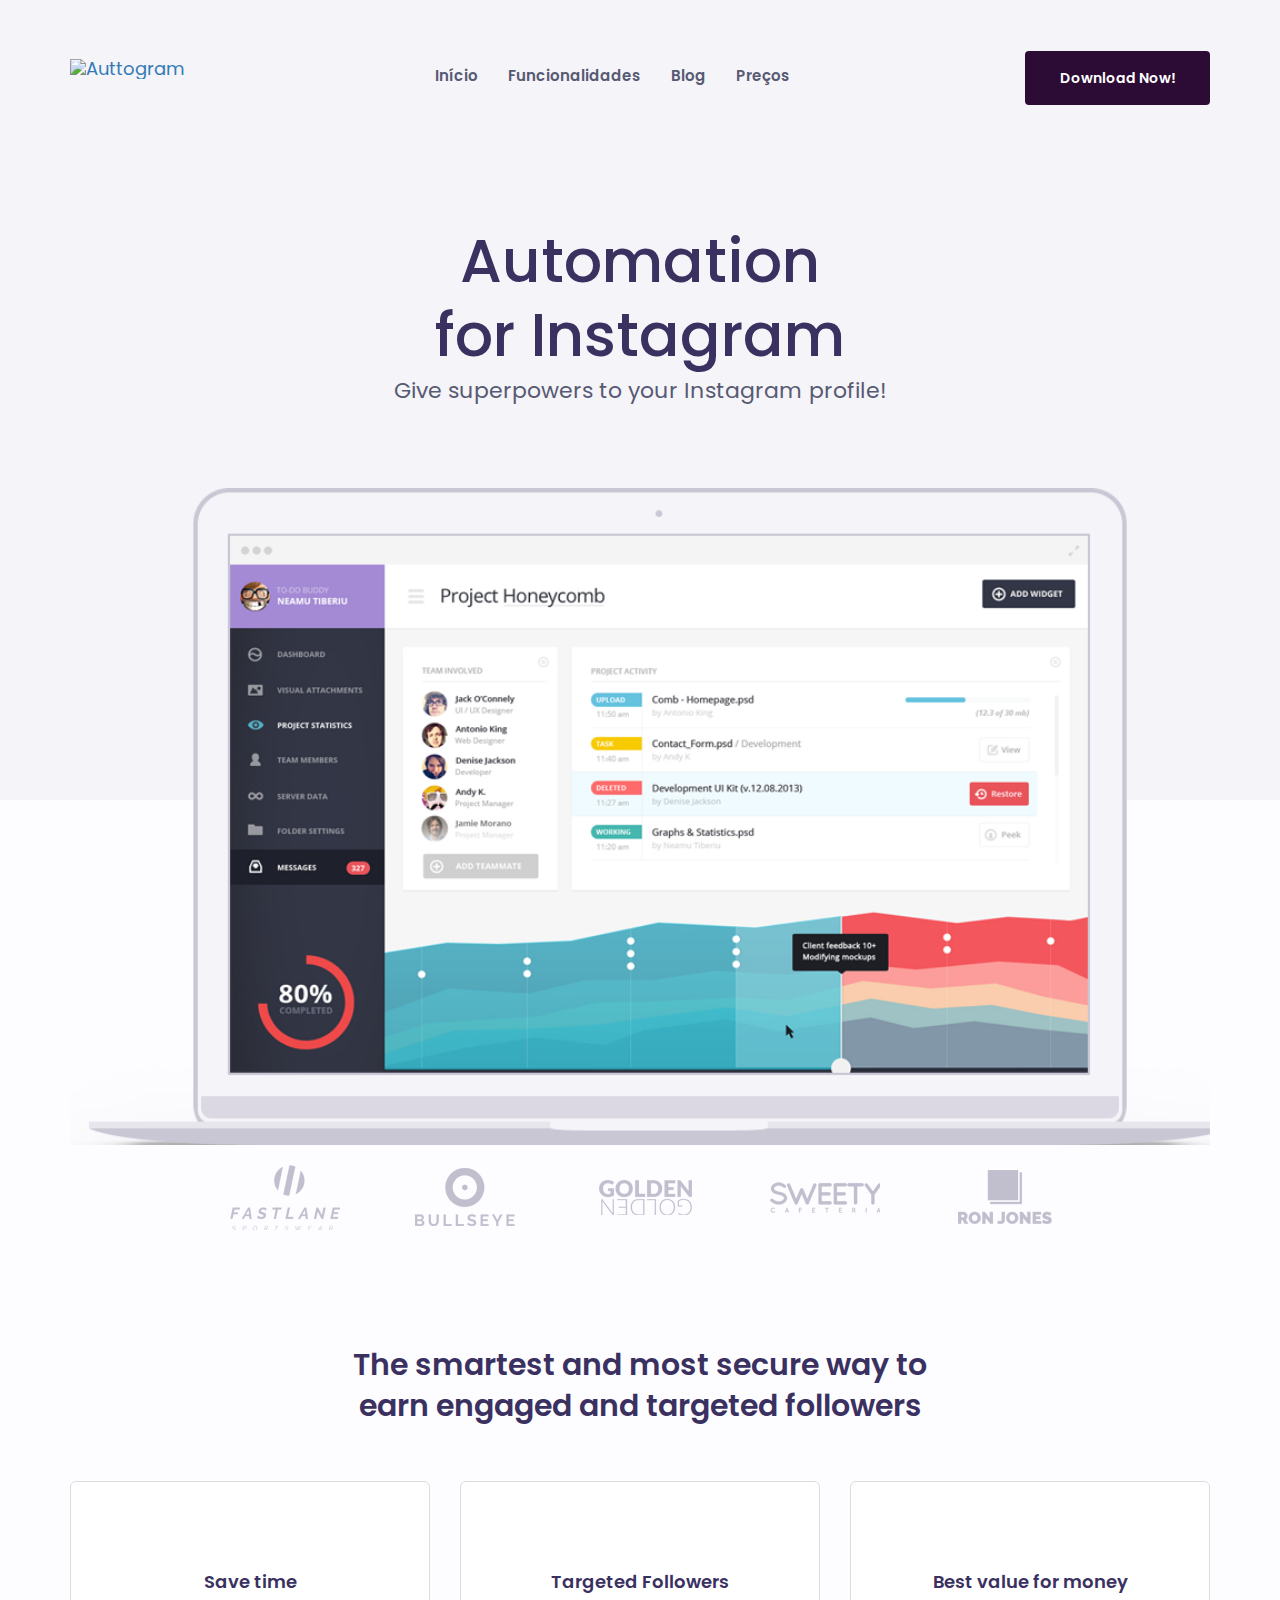
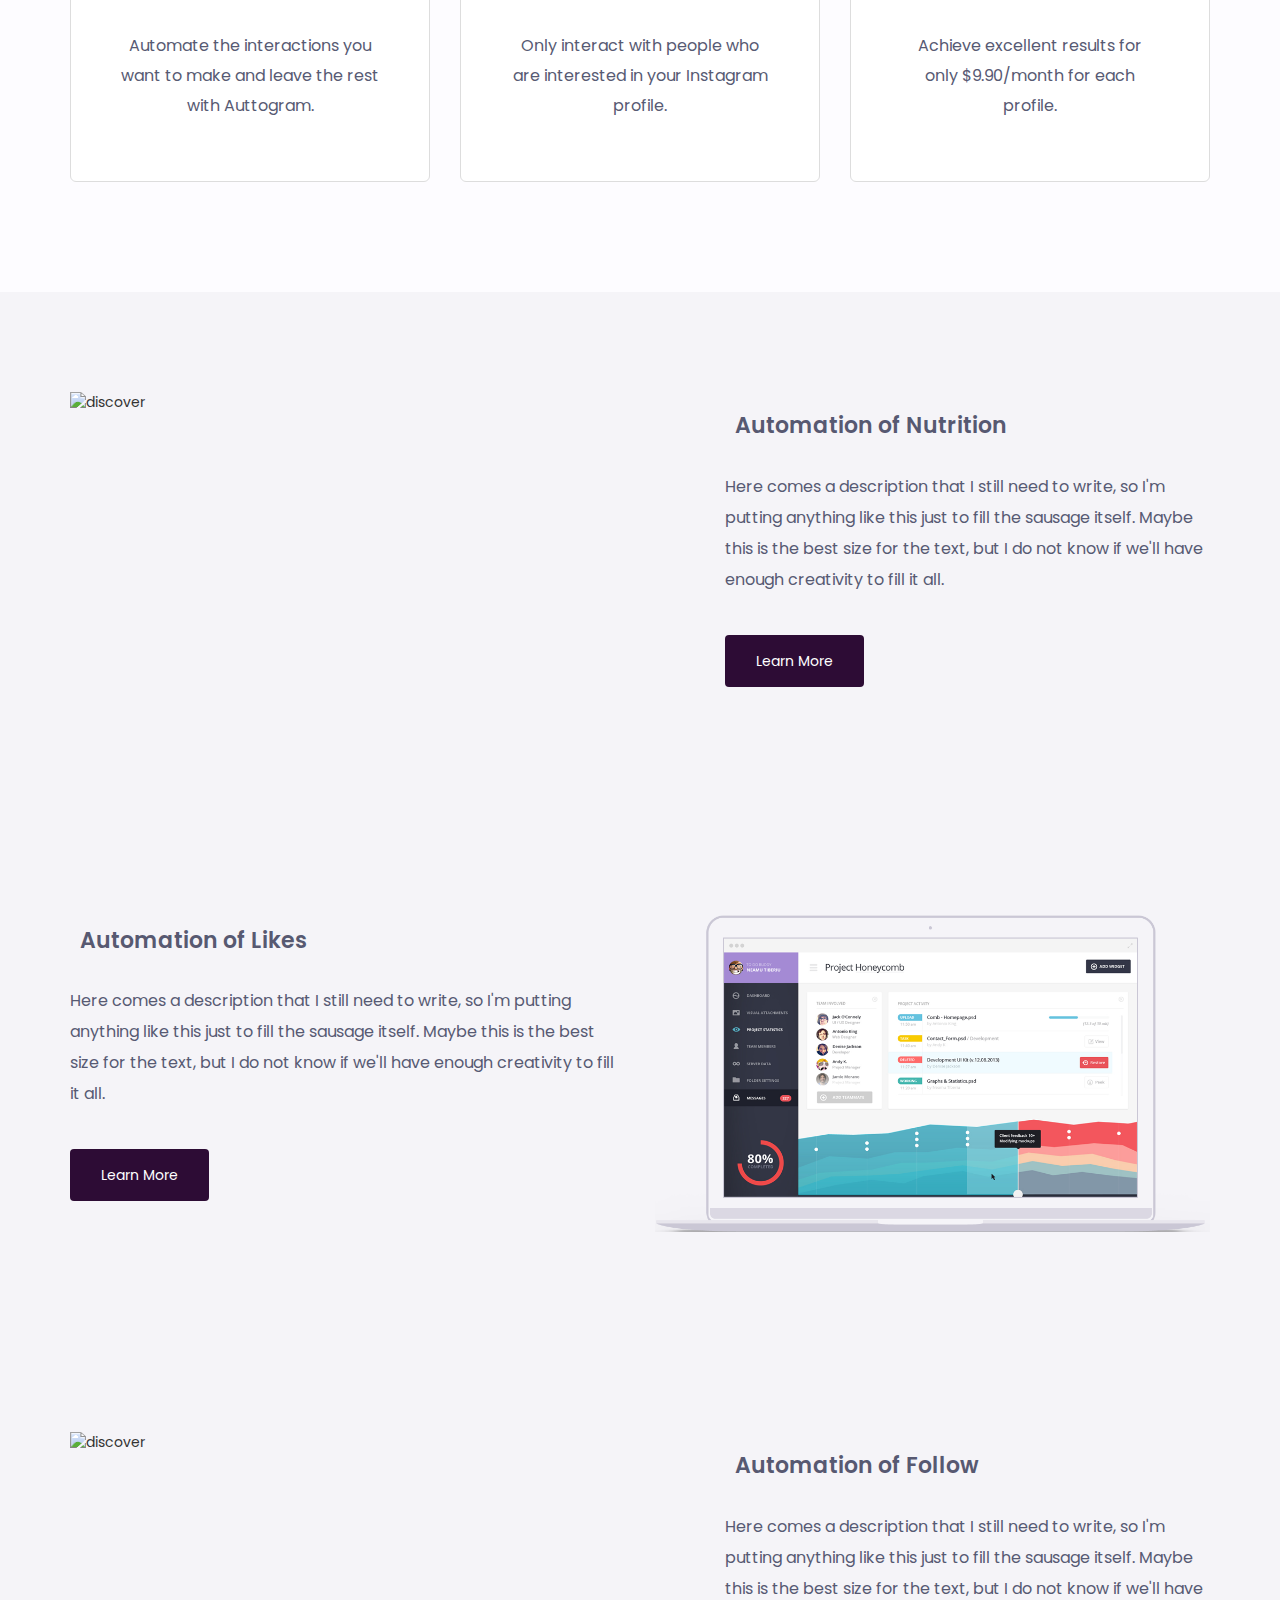
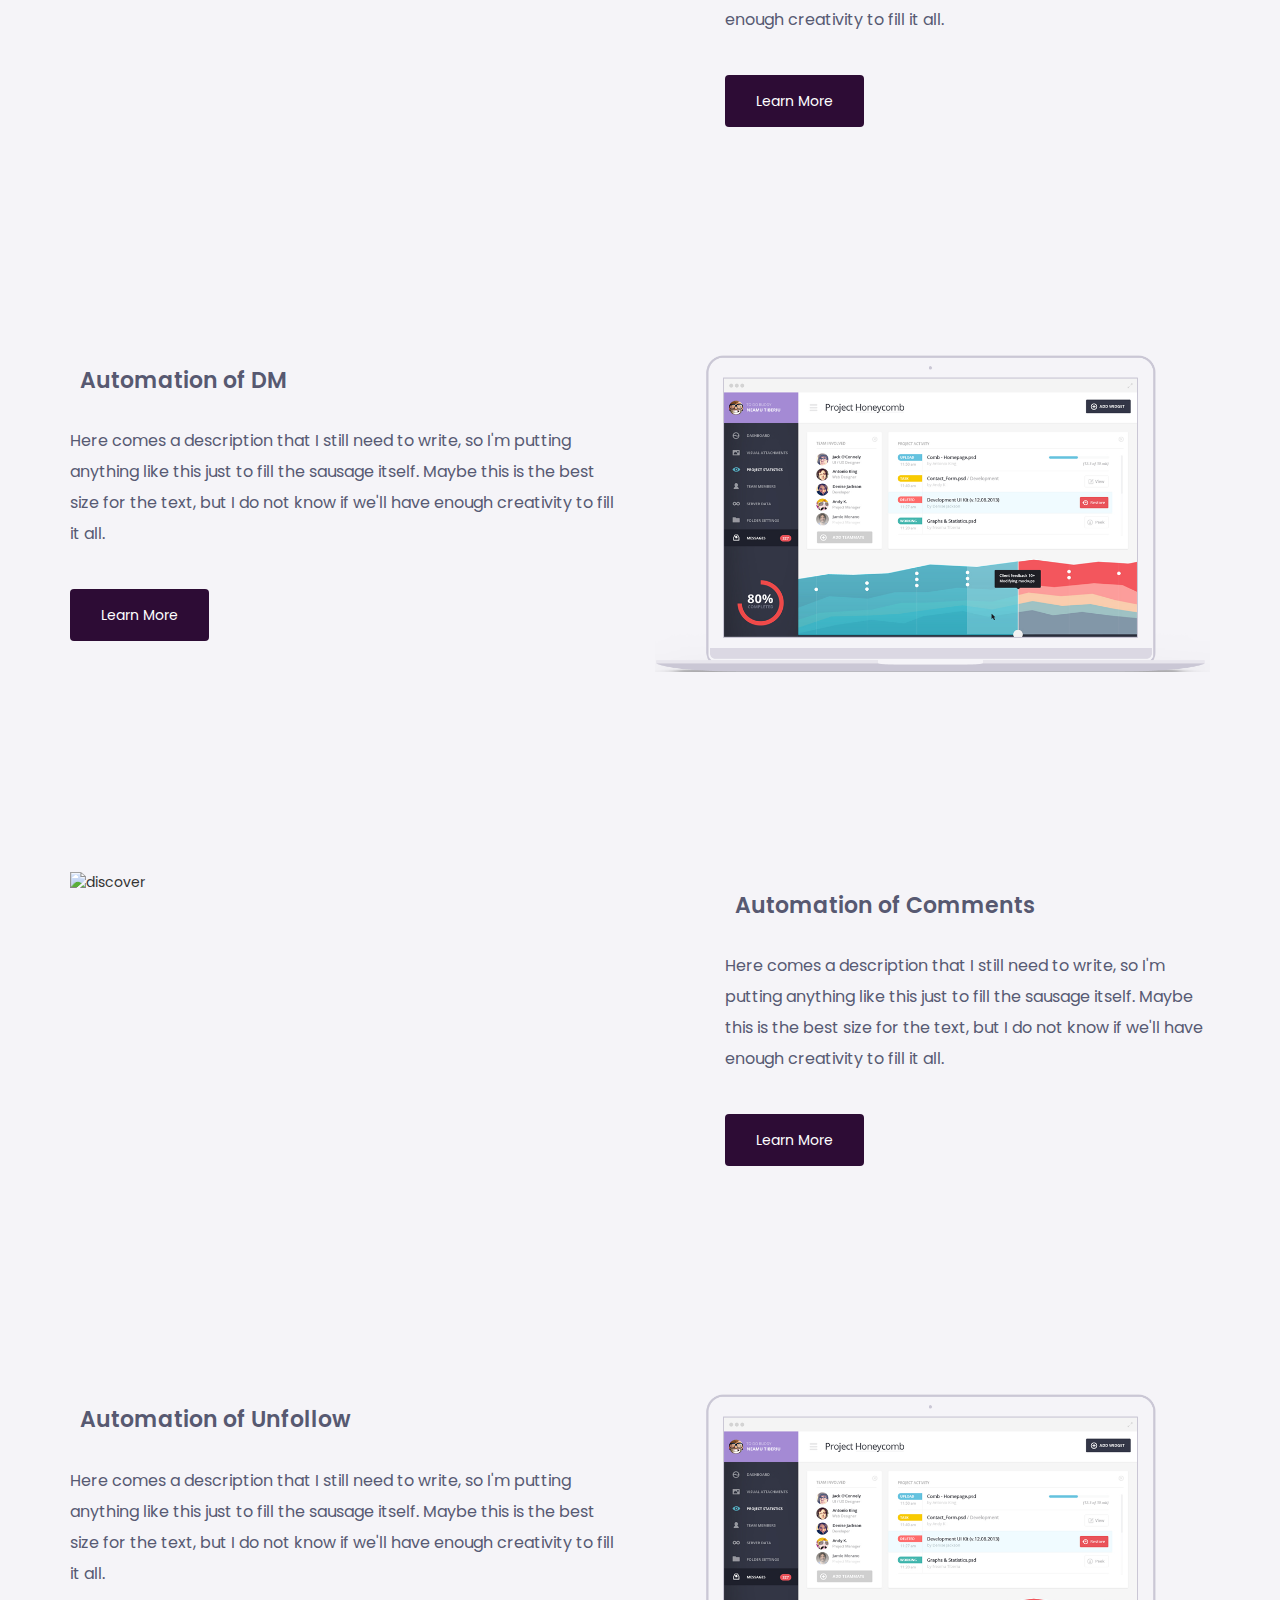
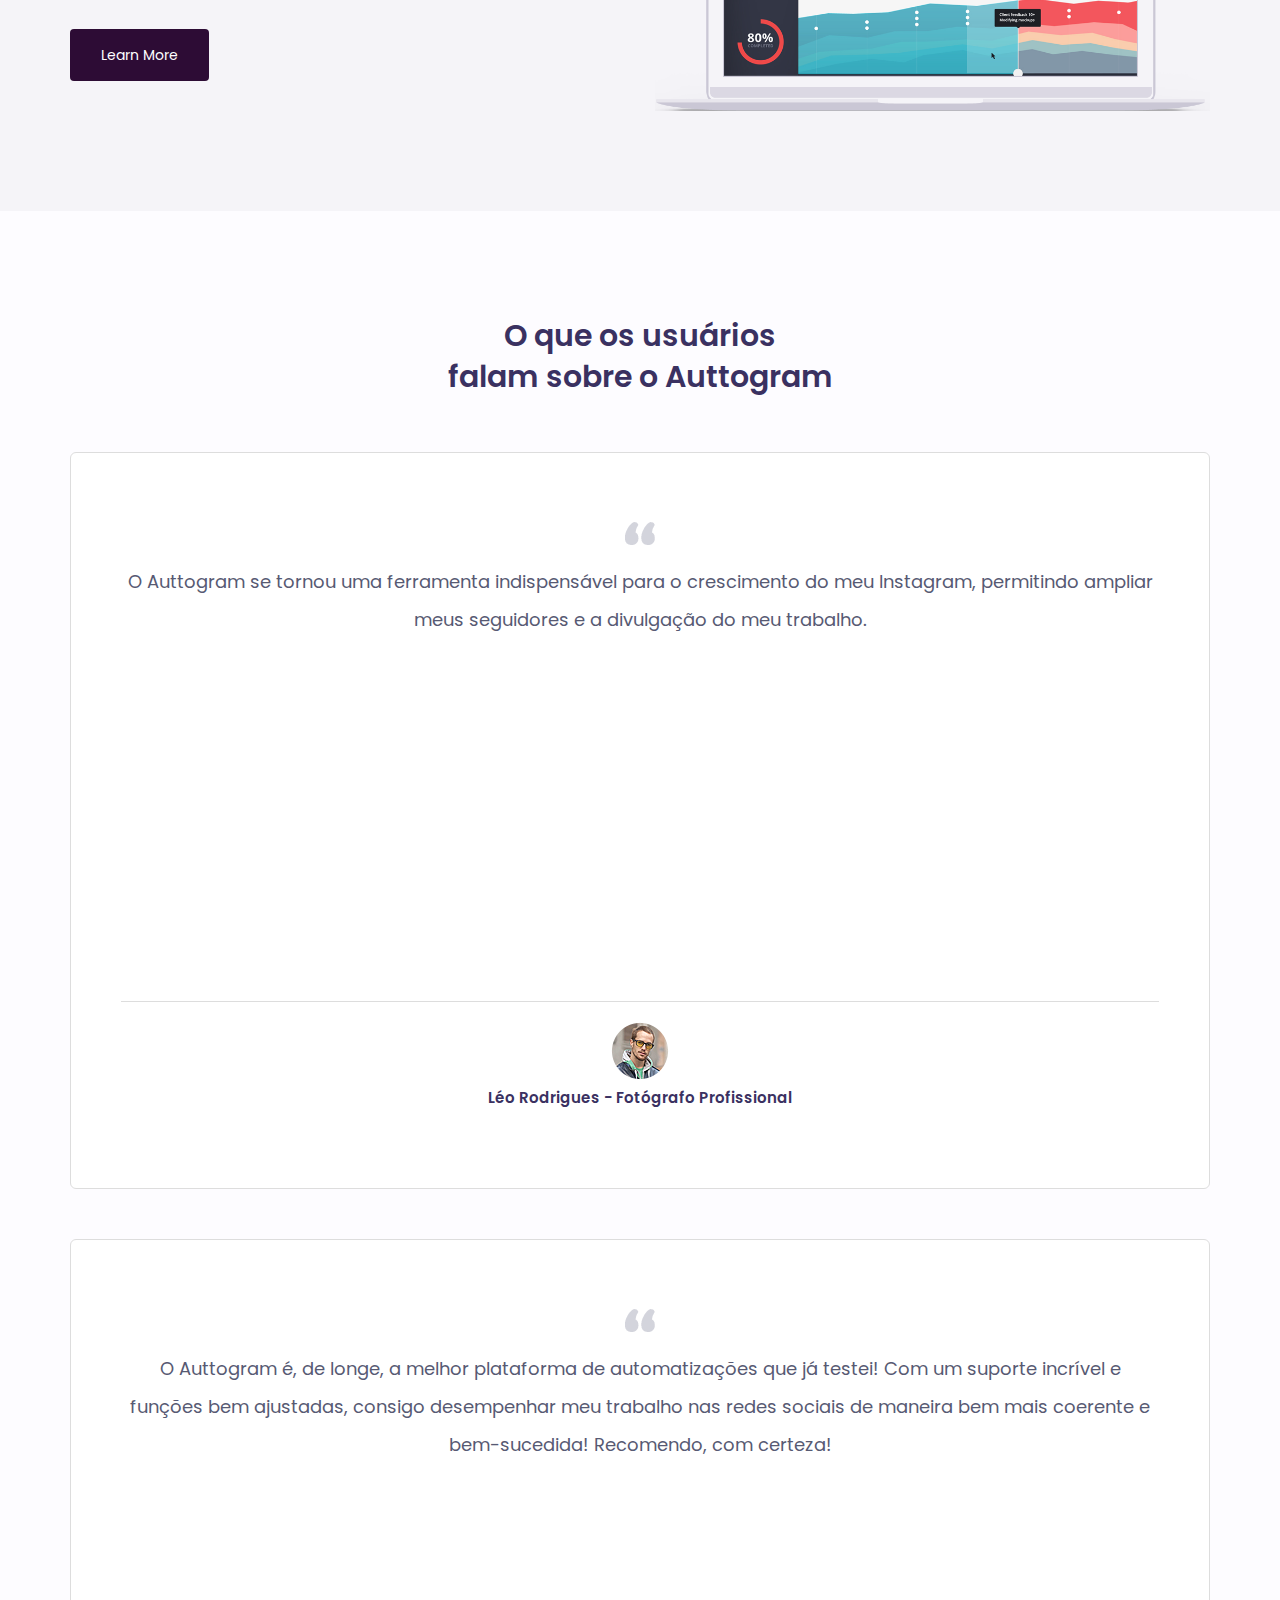
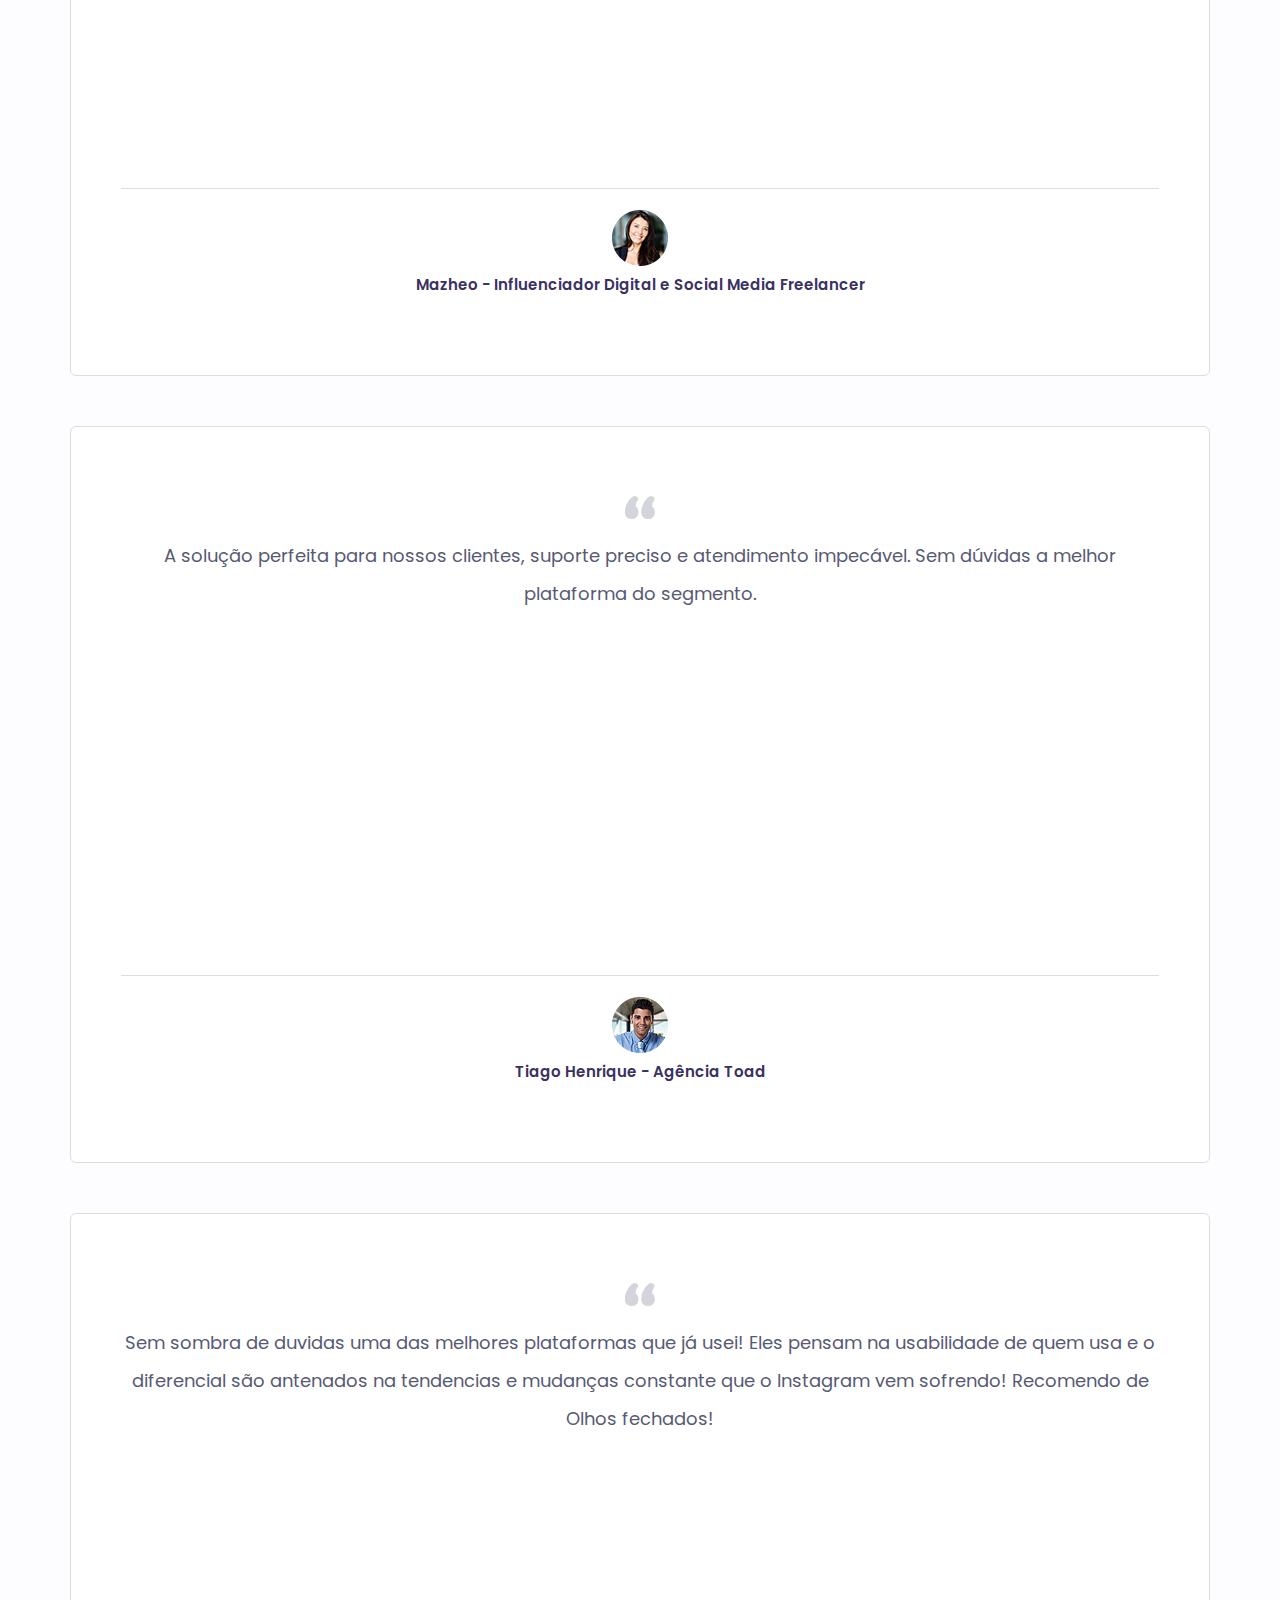
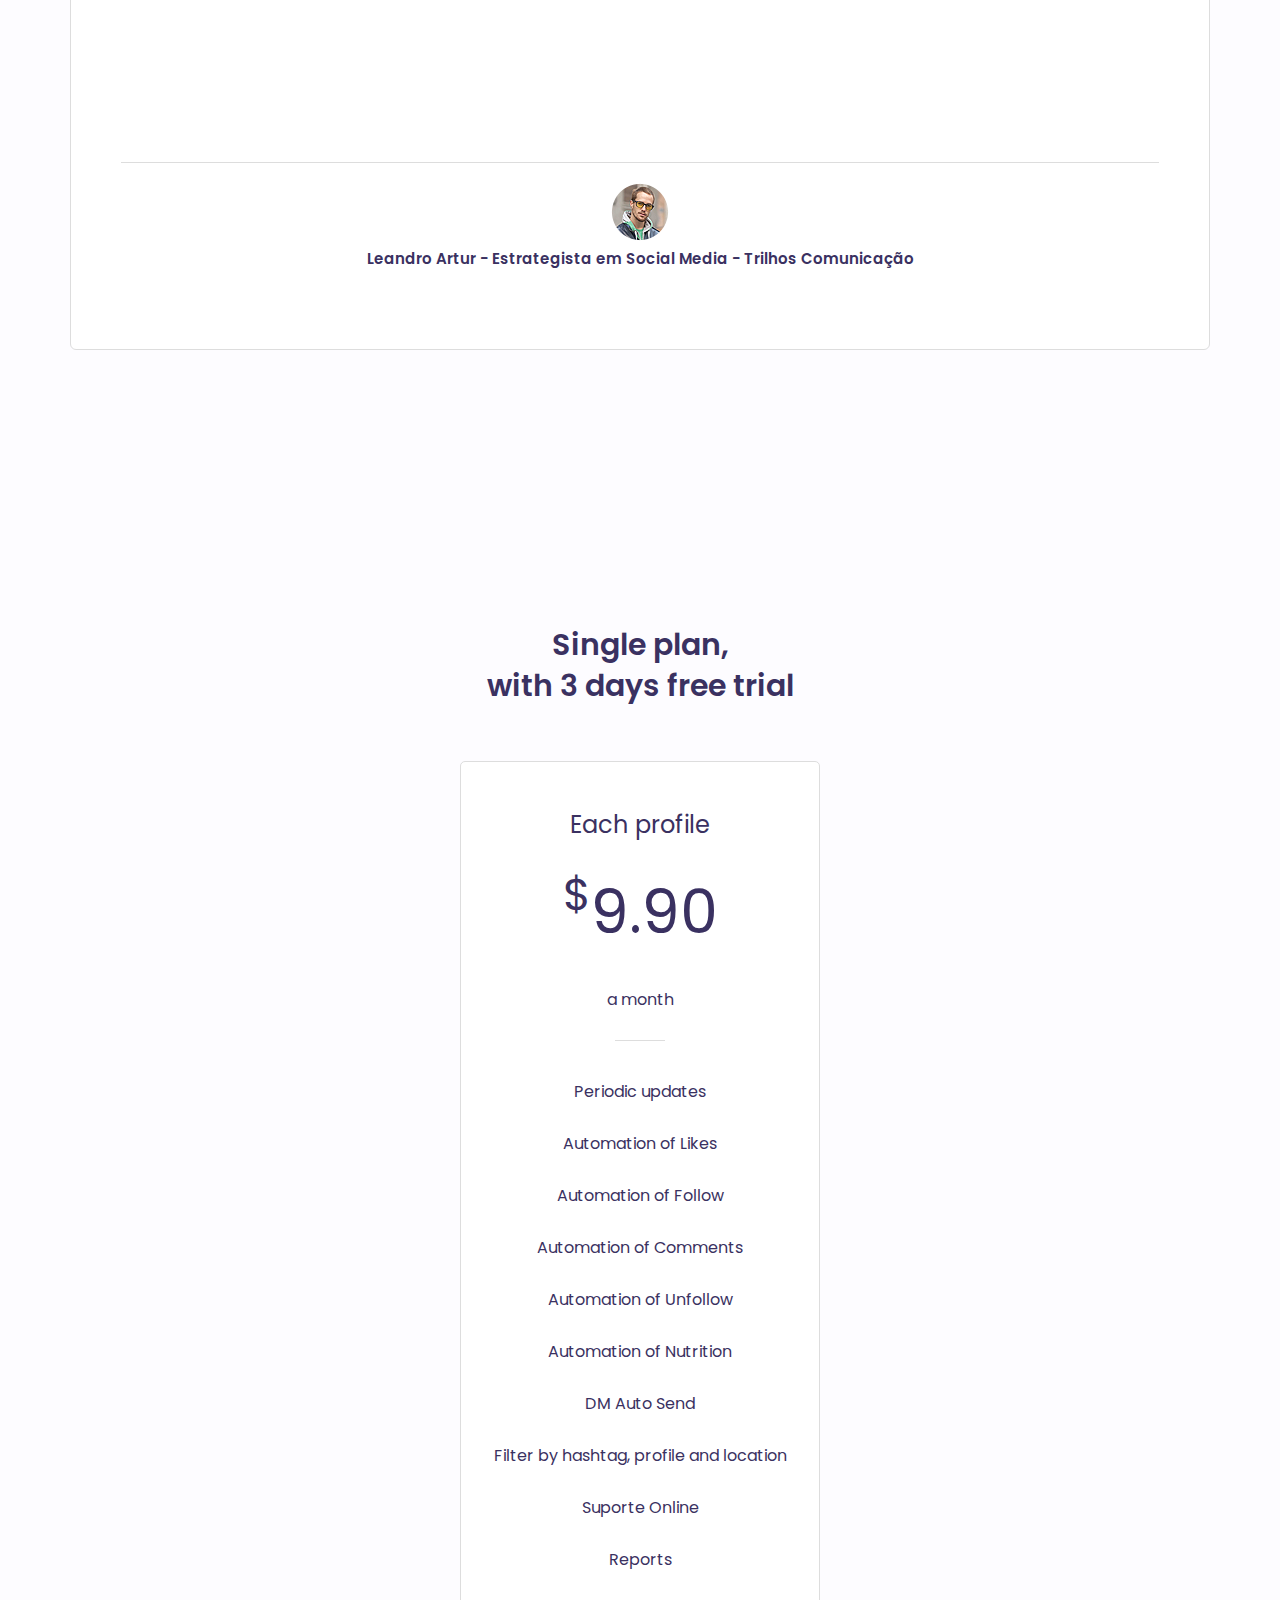
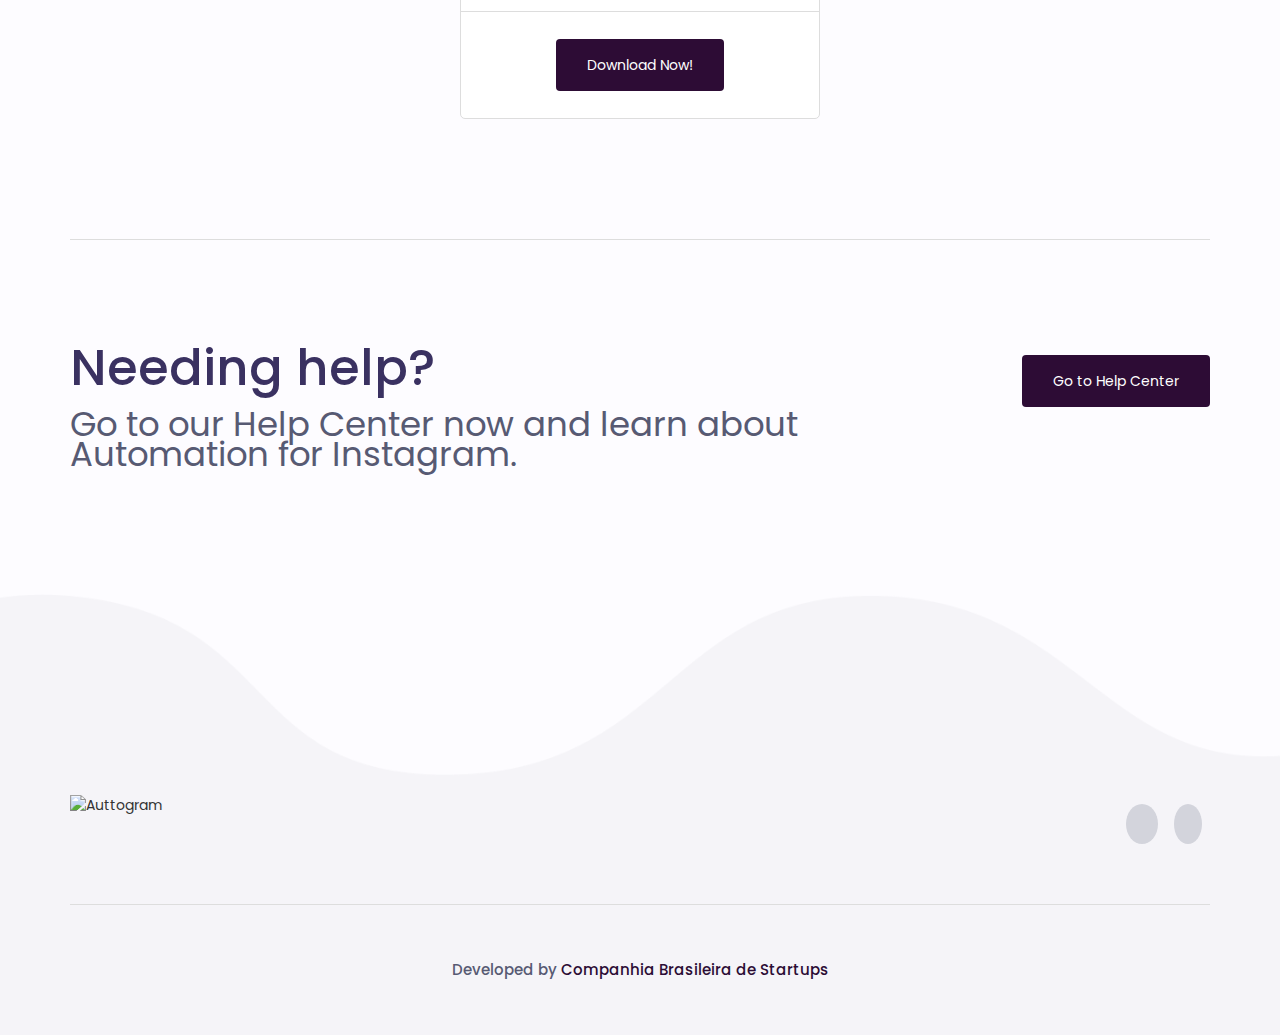
==== commit bf2c6633: "Pronto para personalizar imagens" ====
--- a/public/en/index.html
+++ b/public/en/index.html
@@ -1,315 +1 @@
-<!DOCTYPE html>
-<html lang="pt">
-
-  <head>
-	<meta name="generator" content="Hugo 0.41" />
-
-      <title>Auttogram em EN | Automação para Instagram</title>
-
-      <meta charset="utf-8">
-      <meta name="viewport" content="width=device-width, initial-scale=1">
-
-      <link rel="stylesheet" href="https://stackpath.bootstrapcdn.com/bootstrap/3.3.7/css/bootstrap.min.css">
-      <link href="css/style.css" rel="stylesheet">
-      <link href="css/responsive.css" rel="stylesheet">
-      <link href="https://fonts.googleapis.com/css?family=Poppins:400,500,600,700,800" rel="stylesheet">
-
-      <link rel="stylesheet" href="https://use.fontawesome.com/releases/v5.0.13/css/all.css" integrity="sha384-DNOHZ68U8hZfKXOrtjWvjxusGo9WQnrNx2sqG0tfsghAvtVlRW3tvkXWZh58N9jp" crossorigin="anonymous">
-   </head>
-
-   <body>
-      <header class="navigation  main-navigation">
-         <nav class="navbar navbar-custom navbar-fixed-top">
-            <div class="container text-center">
-               <div class="navbar-header">
-                  <button type="button" class="navbar-toggle" data-toggle="collapse" data-target="#myNavbar">
-                  <span class="icon-bar"></span>
-                  <span class="icon-bar"></span>
-                  <span class="icon-bar"></span>
-                  </button>
-                  <a class="navbar-brand" href="#"><img src="/image/logo-footer.png" alt="Auttogram em EN"></a>
-               </div>
-               <div class="collapse navbar-collapse" id="myNavbar">
-                  <ul class="nav navbar-nav menu-left">
-                     <li><a href="#">Início</a></li>
-                     <li><a href="#">Funcionalidades</a></li>
-                     <li><a href="#">Blog</a></li>
-                     <li><a href="#">Preços</a></li>
-                  </ul>
-                  <ul class="nav navbar-nav navbar-right button-right">
-                     <li><a href="#">Fazer Download</a></li>
-                  </ul>
-               </div>
-            </div>
-         </nav>
-      </header>
-
-      
-
-      <section class="desktop">
-         <div class="container">
-            <div class="row">
-               <div class="col-md-12 text-center">
-                  <div class="heading text-center soft-heading">
-                     <h3>Automação</h3>
-                     <h3>para Instagram</h3>
-                     <p>Dê superpoderes ao seu perfil no Instagram!</p>
-                  </div>
-               </div>
-            </div>
-         </div>
-      </section>
-      <div class="desktop-mobile-app">
-         <div class="container">
-            <div class="row">
-               <div class="col-md-12 text-center">
-                  <img src="image/software-desktop.png" class="img-resposive" alt="desktop">
-                  <div class="desk-trust">
-                     <ul>
-                        <li><img src="image/fastlane.png" alt="fastlane"></li>
-                        <li><img src="image/bullseye.png" alt="bullseye"></li>
-                        <li><img src="image/golden.png" alt="golden"></li>
-                        <li><img src="image/sweety.png" alt="sweety"></li>
-                        <li><img src="image/rj.png" alt="rj"></li>
-                     </ul>
-                  </div>
-               </div>
-            </div>
-         </div>
-      </div>
-      <section class="text-box-image">
-         <div class="container">
-            <div class="row">
-               <div class="col-md-12">
-                  <div class="heading text-center">
-                     <h3>O modo mais inteligente e seguro de</h3>
-                     <h3>ganhar seguidores engajados e segmentados</h3>
-                  </div>
-               </div>
-               <div class="col-md-4 col-sm-4">
-                  <div class="feature-text text-center">
-                     <i class="far fa-clock"></i>
-                     <h4>Ganhe tempo</h4>
-                     <p>Automatize as interações que deseja fazer e deixe o resto com o Auttogram.</p>
-                  </div>
-               </div>
-               <div class="col-md-4 col-sm-4">
-                  <div class="feature-text text-center">
-                     <i class="fas fa-user-check"></i>
-                     <h4>Seguidores segmentados</h4>
-                     <p>Interaja apenas com as pessoas que interessam para seu perfil no Instagram.</p>
-                  </div>
-               </div>
-               <div class="col-md-4 col-sm-4">
-                  <div class="feature-text text-center">
-                     <i class="fas fa-dollar-sign"></i>
-                     <h4>Melhor custo-benefício</h4>
-                     <p>Interaja apenas com as pessoas que interessam para seu perfil no Instagram.</p>
-                  </div>
-               </div>
-            </div>
-         </div>
-      </section>
-
-      <section class="discover">
-         <div class="container">
-            <div class="row">
-               <div class="col-md-6">
-                <img src="/image/discover.png" class="img-responsive" alt="discover">
-               </div>
-               <div class="col-md-6">
-                  <div class="right-text left-text">
-                     <h4><i class="fas fa-magic"></i>Automação de Nutrição</h4>
-                     <p>Aqui vem uma descrição que eu ainda preciso escrever, por isso eu tô colocando qualquer coisa assim só pra encher linguiça mesmo. Talvez esse seja o melhor tamanho para o texto, mas não sei se teremos criatividade suficiente pra encher isso tudo.</p>
-                     <a href="#"  class="btn button3">Saiba mais</a>
-                  </div>
-               </div>
-            </div>
-         </div>
-      </section>
-
-      <section class="discover">
-         <div class="container">
-            <div class="row">
-               <div class="col-md-6">
-                  <div class="right-text">
-                     <h4><i class="far fa-thumbs-up"></i> Automação de Curtir</h4>
-                     <p>Aqui vem uma descrição que eu ainda preciso escrever, por isso eu tô colocando qualquer coisa assim só pra encher linguiça mesmo. Talvez esse seja o melhor tamanho para o texto, mas não sei se teremos criatividade suficiente pra encher isso tudo.</p>
-                     <a href="#" class="btn button3">Saiba mais</a>
-                  </div>
-               </div>
-               <div class="col-md-6">
-                <img src="image/control.png" class="img-responsive" alt="image">
-               </div>
-            </div>
-         </div>
-      </section>
-
-      <section class="discover">
-         <div class="container">
-            <div class="row">
-               <div class="col-md-6">
-                <img src="/image/discover.png" class="img-responsive" alt="discover">
-               </div>
-               <div class="col-md-6">
-                  <div class="right-text left-text">
-                     <h4><i class="fas fa-user-plus"></i> Automação de Seguir</h4>
-                     <p>Aqui vem uma descrição que eu ainda preciso escrever, por isso eu tô colocando qualquer coisa assim só pra encher linguiça mesmo. Talvez esse seja o melhor tamanho para o texto, mas não sei se teremos criatividade suficiente pra encher isso tudo.</p>
-                     <a href="#"  class="btn button3">Saiba mais</a>
-                  </div>
-               </div>
-            </div>
-         </div>
-      </section>
-
-      <section class="discover">
-         <div class="container">
-            <div class="row">
-               <div class="col-md-6">
-                  <div class="right-text">
-                     <h4><i class="far fa-handshake"></i> Automação de Boas Vindas</h4>
-                     <p>Aqui vem uma descrição que eu ainda preciso escrever, por isso eu tô colocando qualquer coisa assim só pra encher linguiça mesmo. Talvez esse seja o melhor tamanho para o texto, mas não sei se teremos criatividade suficiente pra encher isso tudo.</p>
-                     <a href="#" class="btn button3">Saiba mais</a>
-                  </div>
-               </div>
-               <div class="col-md-6">
-                <img src="image/control.png" class="img-responsive" alt="image">
-               </div>
-            </div>
-         </div>
-      </section>
-
-      <section class="discover">
-         <div class="container">
-            <div class="row">
-               <div class="col-md-6">
-                <img src="/image/discover.png" class="img-responsive" alt="discover">
-               </div>
-               <div class="col-md-6">
-                  <div class="right-text left-text">
-                     <h4><i class="far fa-comments"></i> Automação de Comentar</h4>
-                     <p>Aqui vem uma descrição que eu ainda preciso escrever, por isso eu tô colocando qualquer coisa assim só pra encher linguiça mesmo. Talvez esse seja o melhor tamanho para o texto, mas não sei se teremos criatividade suficiente pra encher isso tudo.</p>
-                     <a href="#"  class="btn button3">Saiba mais</a>
-                  </div>
-               </div>
-            </div>
-         </div>
-      </section>
-
-      <section class="discover">
-         <div class="container">
-            <div class="row">
-               <div class="col-md-6">
-                  <div class="right-text">
-                     <h4><i class="fas fa-user-minus"></i> Automação de Desseguir</h4>
-                     <p>Aqui vem uma descrição que eu ainda preciso escrever, por isso eu tô colocando qualquer coisa assim só pra encher linguiça mesmo. Talvez esse seja o melhor tamanho para o texto, mas não sei se teremos criatividade suficiente pra encher isso tudo.</p>
-                     <a href="#" class="btn button3">Saiba mais</a>
-                  </div>
-               </div>
-               <div class="col-md-6">
-                <img src="image/control.png" class="img-responsive" alt="image">
-               </div>
-            </div>
-         </div>
-      </section>
-
-      <section class="pricing">
-         <div class="container">
-            <div class="row">
-               <div class="col-md-12">
-                  <div class="heading text-center">
-                     <h3>Plano único,</h3>
-                     <h3>com 3 dias de teste grátis</h3>
-                  </div>
-               </div>
-               <div class="col-md-4"></div>
-               <div class="col-md-4">
-                  <div class="pricing-table">
-                     <div class="pricing-option">
-                        <h4>Cada perfil</h4>
-                        <h1><sup>R$</sup>9,90</h1>
-                        <p>por mês</p>
-
-                           <div class="hr"></div>
-
-                        <ul>
-                           <li>Atualizações periódicas</li>
-                           <li>Automação de curtir</li>
-                           <li>Automação de seguir</li>
-                           <li>Automação de comentar</li>
-                           <li>Automação de desseguir</li>
-                           <li>Automação de Nutrição</li>
-                           <li>Envio automático de DM</li>
-                           <li>Filtro por hashtag, perfil e localização</li>
-                           <li>Suporte Online</li>
-                           <li>Relatórios</li>
-
-                        </ul>
-                        <div class="price">
-                           <a href="#" class="btn button">Fazer Download</a>
-                        </div>
-                     </div>
-                  </div>
-               </div>
-               <div class="col-md-4"></div>
-               <div class="clear-fix"></div>
-               <div class="col-md-12">
-                  <hr class="hreing">
-               </div>
-               <div class="clear-fix"></div>
-               <div class="col-md-8">
-                  <div class="left-text-desktop">
-                     <h3>Com dúvidas?</h3>
-                     <p>Acesse agora nossa Central de Ajuda e saiba tudo sobre Automação para Instagram.</p>
-                  </div>
-               </div>
-               <div class="col-md-4">
-                  <div class="getbutton">
-                     <a href="#" class="btn button">Acessar Central de Ajuda</a>
-                  </div>
-               </div>
-            </div>
-         </div>
-      </section>
-
-
-
-      <footer class="footer-bottom">
-         <div class="container">
-            <div class="row">
-               <div class="col-md-6 col-sm-6">
-                  <div  class="footer-logo-text">
-                     <img src="/image/logo_footer.png" alt="Auttogram em EN">
-                  </div>
-               </div>
-               <div class="col-md-6 col-sm-6">
-                  <div class="main-3-section text-right">
-                     <ul>
-                        <li class="facebook-icon"><a href="https://fb.com/auttogram"><i class="fab fa-facebook" aria-hidden="true"></i></a></li>
-                        <li class="instagram-icon"><a href="https://instagram.com/auttogram"><i class="fab fa-instagram" aria-hidden="true"></i></a></li>
-                     </ul>
-                  </div>
-               </div>
-               <div class="clear-fix"></div>
-               <div class="col-md-12 col-sm-12">
-                  <hr class="hraing1">
-                  <div class="footer-bottom1">
-                     <p>Um projeto da <a href="http://cbstartups.com.br"> Companhia Brasileira de Startups</a></p>
-                  </div>
-               </div>
-            </div>
-         </div>
-      </footer>
-
-      
-      <script src="https://code.jquery.com/jquery-2.2.4.min.js"></script>
-       
-      <script src="https://stackpath.bootstrapcdn.com/bootstrap/3.3.7/js/bootstrap.min.js"></script>
-       
-      <script src="/js/slick.js"></script>
-       
-      <script src="/js/custom.js"></script>
-
-   </body>
-
-</html>
+<!DOCTYPE html><html lang="pt"><head><meta name="generator" content="Hugo 0.41"><title>Auttogram | Automação para Instagram</title><meta charset="utf-8"><meta name="viewport" content="width=device-width,initial-scale=1"><link rel="stylesheet" href="https://stackpath.bootstrapcdn.com/bootstrap/3.3.7/css/bootstrap.min.css"><link href="css/style.css" rel="stylesheet"><link href="css/responsive.css" rel="stylesheet"><link rel="stylesheet" type="text/css" href="css/slick.css"><link rel="stylesheet" type="text/css" href="css/slick-theme.css"><link href="https://fonts.googleapis.com/css?family=Poppins:400,500,600,700,800" rel="stylesheet"><link rel="stylesheet" href="https://use.fontawesome.com/releases/v5.0.13/css/all.css" integrity="sha384-DNOHZ68U8hZfKXOrtjWvjxusGo9WQnrNx2sqG0tfsghAvtVlRW3tvkXWZh58N9jp" crossorigin="anonymous"></head><body><header class="navigation main-navigation"><nav class="navbar navbar-custom navbar-fixed-top"><div class="container text-center"><div class="navbar-header"><button type="button" class="navbar-toggle" data-toggle="collapse" data-target="#myNavbar"><span class="icon-bar"></span> <span class="icon-bar"></span> <span class="icon-bar"></span></button> <a class="navbar-brand" href="#"><img src="/image/logo-footer.png" alt="Auttogram"></a></div><div class="collapse navbar-collapse" id="myNavbar"><ul class="nav navbar-nav menu-left"><li><a href="#">Início</a></li><li><a href="#">Funcionalidades</a></li><li><a href="#">Blog</a></li><li><a href="#">Preços</a></li></ul><ul class="nav navbar-nav navbar-right button-right"><li><a href="#">Download Now!</a></li></ul></div></div></nav></header><section class="desktop"><div class="container"><div class="row"><div class="col-md-12 text-center"><div class="heading text-center soft-heading"><h3>Automation</h3><h3>for Instagram</h3><p>Give superpowers to your Instagram profile!</p></div></div></div></div></section><div class="desktop-mobile-app"><div class="container"><div class="row"><div class="col-md-12 text-center"><img src="image/software-desktop.png" class="img-resposive" alt="desktop"><div class="desk-trust"><ul><li><img src="image/fastlane.png" alt="fastlane"></li><li><img src="image/bullseye.png" alt="bullseye"></li><li><img src="image/golden.png" alt="golden"></li><li><img src="image/sweety.png" alt="sweety"></li><li><img src="image/rj.png" alt="rj"></li></ul></div></div></div></div></div><section class="text-box-image"><div class="container"><div class="row"><div class="col-md-12"><div class="heading text-center"><h3>The smartest and most secure way to</h3><h3>earn engaged and targeted followers</h3></div></div><div class="col-md-4 col-sm-4"><div class="feature-text text-center"><i class="far fa-clock"></i><h4>Save time</h4><p>Automate the interactions you want to make and leave the rest with Auttogram.</p></div></div><div class="col-md-4 col-sm-4"><div class="feature-text text-center"><i class="fas fa-user-check"></i><h4>Targeted Followers</h4><p>Only interact with people who are interested in your Instagram profile.</p></div></div><div class="col-md-4 col-sm-4"><div class="feature-text text-center"><i class="fas fa-dollar-sign"></i><h4>Best value for money</h4><p>Achieve excellent results for only $9.90/month for each profile.</p></div></div></div></div></section><section class="discover"><div class="container"><div class="row"><div class="col-md-6"><img src="/image/discover.png" class="img-responsive" alt="discover"></div><div class="col-md-6"><div class="right-text left-text"><h4><i class="fas fa-magic"></i>Automation of Nutrition</h4><p>Here comes a description that I still need to write, so I&#39;m putting anything like this just to fill the sausage itself. Maybe this is the best size for the text, but I do not know if we&#39;ll have enough creativity to fill it all.</p><a href="#" class="btn button3">Learn More</a></div></div></div></div></section><section class="discover"><div class="container"><div class="row"><div class="col-md-6"><div class="right-text"><h4><i class="far fa-thumbs-up"></i> Automation of Likes</h4><p>Here comes a description that I still need to write, so I&#39;m putting anything like this just to fill the sausage itself. Maybe this is the best size for the text, but I do not know if we&#39;ll have enough creativity to fill it all.</p><a href="#" class="btn button3">Learn More</a></div></div><div class="col-md-6"><img src="image/control.png" class="img-responsive" alt="image"></div></div></div></section><section class="discover"><div class="container"><div class="row"><div class="col-md-6"><img src="/image/discover.png" class="img-responsive" alt="discover"></div><div class="col-md-6"><div class="right-text left-text"><h4><i class="fas fa-user-plus"></i> Automation of Follow</h4><p>Here comes a description that I still need to write, so I&#39;m putting anything like this just to fill the sausage itself. Maybe this is the best size for the text, but I do not know if we&#39;ll have enough creativity to fill it all.</p><a href="#" class="btn button3">Learn More</a></div></div></div></div></section><section class="discover"><div class="container"><div class="row"><div class="col-md-6"><div class="right-text"><h4><i class="far fa-handshake"></i> Automation of DM</h4><p>Here comes a description that I still need to write, so I&#39;m putting anything like this just to fill the sausage itself. Maybe this is the best size for the text, but I do not know if we&#39;ll have enough creativity to fill it all.</p><a href="#" class="btn button3">Learn More</a></div></div><div class="col-md-6"><img src="image/control.png" class="img-responsive" alt="image"></div></div></div></section><section class="discover"><div class="container"><div class="row"><div class="col-md-6"><img src="/image/discover.png" class="img-responsive" alt="discover"></div><div class="col-md-6"><div class="right-text left-text"><h4><i class="far fa-comments"></i> Automation of Comments</h4><p>Here comes a description that I still need to write, so I&#39;m putting anything like this just to fill the sausage itself. Maybe this is the best size for the text, but I do not know if we&#39;ll have enough creativity to fill it all.</p><a href="#" class="btn button3">Learn More</a></div></div></div></div></section><section class="discover"><div class="container"><div class="row"><div class="col-md-6"><div class="right-text"><h4><i class="fas fa-user-minus"></i> Automation of Unfollow</h4><p>Here comes a description that I still need to write, so I&#39;m putting anything like this just to fill the sausage itself. Maybe this is the best size for the text, but I do not know if we&#39;ll have enough creativity to fill it all.</p><a href="#" class="btn button3">Learn More</a></div></div><div class="col-md-6"><img src="image/control.png" class="img-responsive" alt="image"></div></div></div></section><section class="testimonial"><div class="container"><div class="row"><div class="col-md-12"><div class="heading text-center"><h3>O que os usuários</h3><h3>falam sobre o Auttogram</h3></div></div></div><div class="row"><div class="col-md-12 no-padding"><div class="responsive3"><div class="quest-text1 wow"><div class="img-hover9"></div><p class="line">O Auttogram se tornou uma ferramenta indispensável para o crescimento do meu Instagram, permitindo ampliar meus seguidores e a divulgação do meu trabalho.</p><hr class="border-hr"><img src="image/testimonial.png" class="img-circle" alt="testimonial"><h5><a href="#">Léo Rodrigues - Fotógrafo Profissional</a></h5></div><div class="quest-text1"><div class="img-hover9"></div><p class="line">O Auttogram é, de longe, a melhor plataforma de automatizações que já testei! Com um suporte incrível e funções bem ajustadas, consigo desempenhar meu trabalho nas redes sociais de maneira bem mais coerente e bem-sucedida! Recomendo, com certeza!</p><hr class="border-hr"><img src="image/testimonial2.png" class="img-circle" alt="testimonial"><h5><a href="#">Mazheo - Influenciador Digital e Social Media Freelancer</a></h5></div><div class="quest-text1"><div class="img-hover9"></div><p class="line">A solução perfeita para nossos clientes, suporte preciso e atendimento impecável. Sem dúvidas a melhor plataforma do segmento.</p><hr class="border-hr"><img src="image/testimonial3.png" class="img-circle" alt="testimonial"><h5><a href="#">Tiago Henrique - Agência Toad</a></h5></div><div class="quest-text1"><div class="img-hover9"></div><p class="line">Sem sombra de duvidas uma das melhores plataformas que já usei! Eles pensam na usabilidade de quem usa e o diferencial são antenados na tendencias e mudanças constante que o Instagram vem sofrendo! Recomendo de Olhos fechados!</p><hr class="border-hr"><img src="image/testimonial.png" class="img-circle" alt="testimonial"><h5><a href="#">Leandro Artur - Estrategista em Social Media - Trilhos Comunicação</a></h5></div></div></div></div></div></section><section class="pricing"><div class="container"><div class="row"><div class="col-md-12"><div class="heading text-center"><h3>Single plan,</h3><h3>with 3 days free trial</h3></div></div><div class="col-md-4"></div><div class="col-md-4"><div class="pricing-table"><div class="pricing-option"><h4>Each profile</h4><h1><sup>$</sup>9.90</h1><p>a month</p><div class="hr"></div><ul><li>Periodic updates</li><li>Automation of Likes</li><li>Automation of Follow</li><li>Automation of Comments</li><li>Automation of Unfollow</li><li>Automation of Nutrition</li><li>DM Auto Send</li><li>Filter by hashtag, profile and location</li><li>Suporte Online</li><li>Reports</li></ul><div class="price"><a href="#" class="btn button">Download Now!</a></div></div></div></div><div class="col-md-4"></div><div class="clear-fix"></div><div class="col-md-12"><hr class="hreing"></div><div class="clear-fix"></div><div class="col-md-8"><div class="left-text-desktop"><h3>Needing help?</h3><p>Go to our Help Center now and learn about Automation for Instagram.</p></div></div><div class="col-md-4"><div class="getbutton"><a href="#" class="btn button">Go to Help Center</a></div></div></div></div></section><footer class="footer-bottom"><div class="container"><div class="row"><div class="col-md-6 col-sm-6"><div class="footer-logo-text"><img src="/image/logo_footer.png" alt="Auttogram"></div></div><div class="col-md-6 col-sm-6"><div class="main-3-section text-right"><ul><li class="facebook-icon"><a href="https://fb.com/auttogram"><i class="fab fa-facebook" aria-hidden="true"></i></a></li><li class="instagram-icon"><a href="https://instagram.com/auttogram"><i class="fab fa-instagram" aria-hidden="true"></i></a></li></ul></div></div><div class="clear-fix"></div><div class="col-md-12 col-sm-12"><hr class="hraing1"><div class="footer-bottom1"><p>Developed by <a href="http://cbstartups.com.br">Companhia Brasileira de Startups</a></p></div></div></div></div></footer><script src="https://code.jquery.com/jquery-2.2.4.min.js"></script><script src="https://stackpath.bootstrapcdn.com/bootstrap/3.3.7/js/bootstrap.min.js"></script><script src="js/wow-1845b4692e.js"></script><script src="/js/slick-6b06e8f183.js"></script><script src="/js/custom-82e9ddd699.js"></script></body></html>--- a/public/en/css/style.css
+++ b/public/en/css/style.css
@@ -338,6 +338,7 @@
 	border-radius: 6px;
 	margin-bottom: 50px;
 	transition: all 0.3s ease-in-out;
+	min-height: 737px !important;
 }
 .quest-text1:hover {
 	border-top: 6px solid #2c0c35;
@@ -664,7 +665,8 @@
 }
 .line {
 	line-height: 38px;
-	font-size: 18px
+	font-size: 18px;
+	min-height: 418px;
 }
 .testimonial .slick-dots li button {
 	background-color: #d6d3df!important;
@@ -1261,7 +1263,7 @@
 }
 .right-text h4 {
 	font-size: 22px;
-	margin-bottom: 30px
+	margin-bottom: 30px;
 	color: #575971;
 }
 
